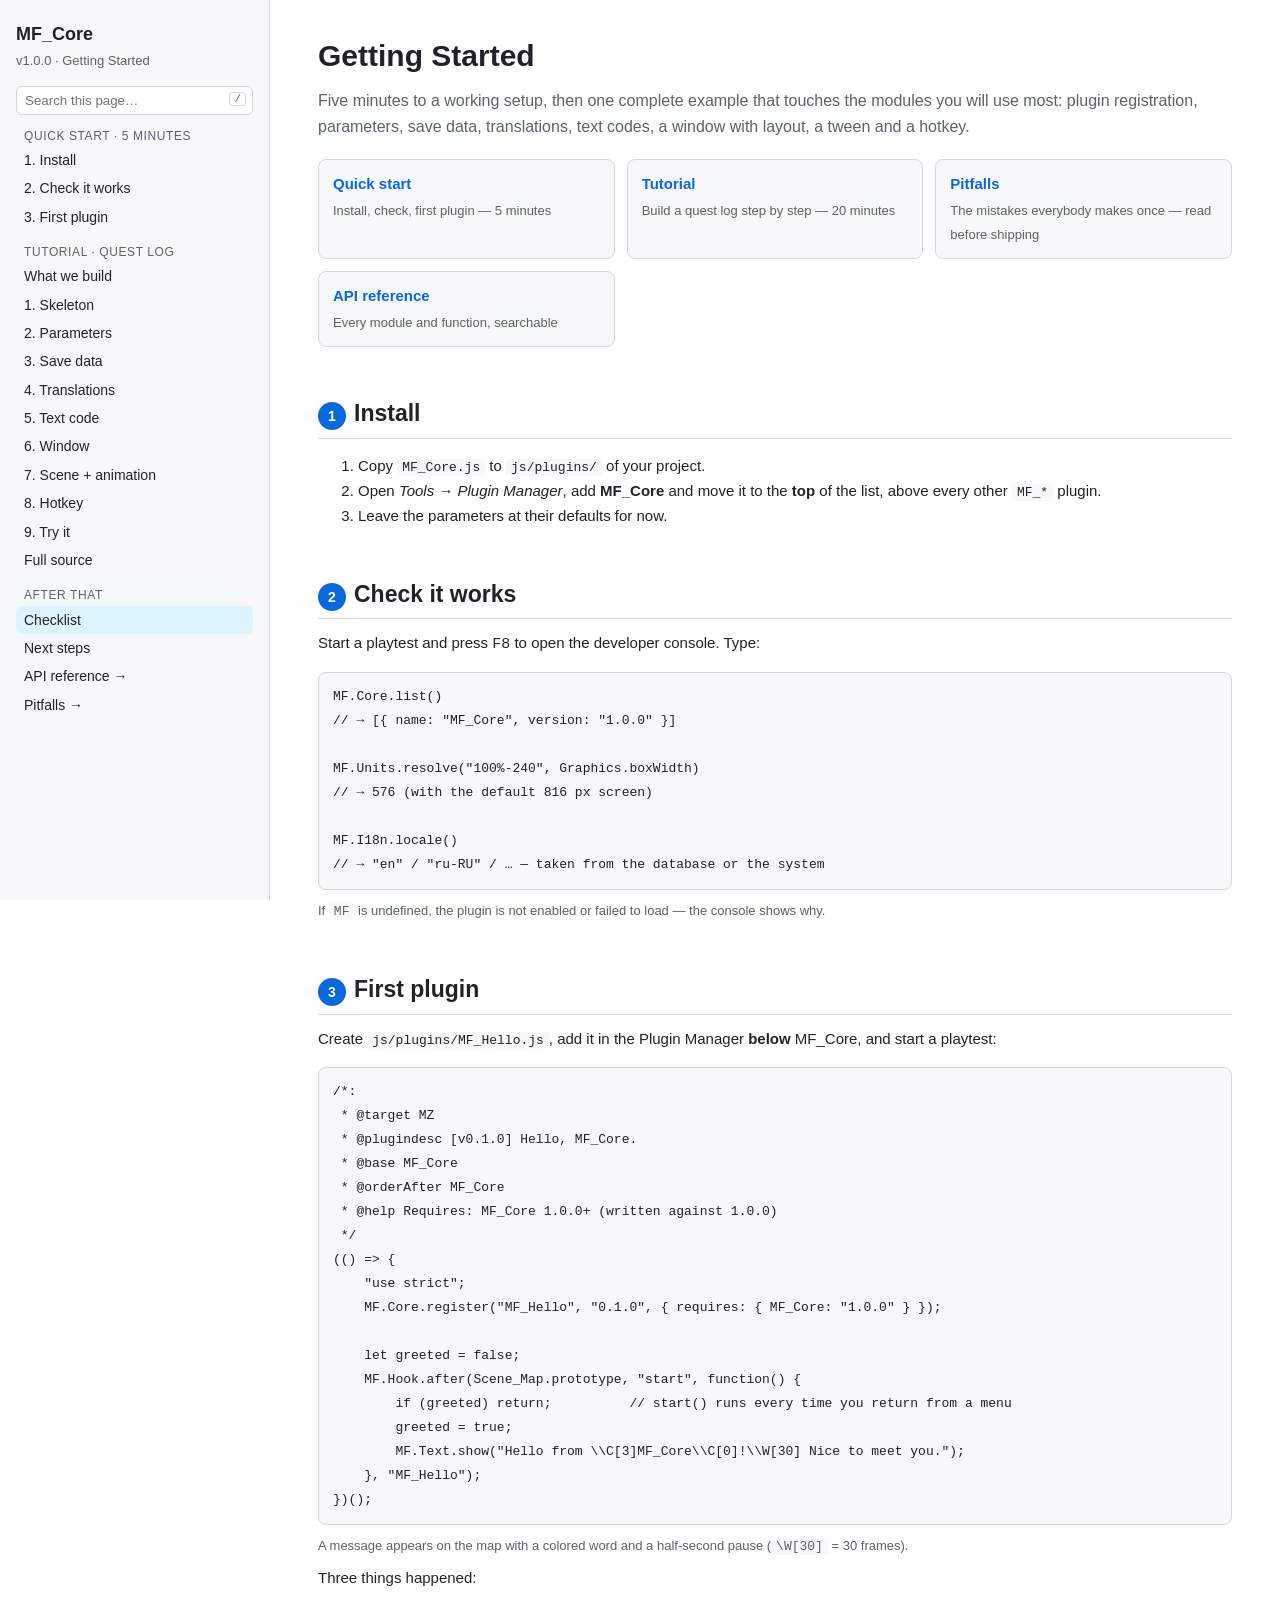
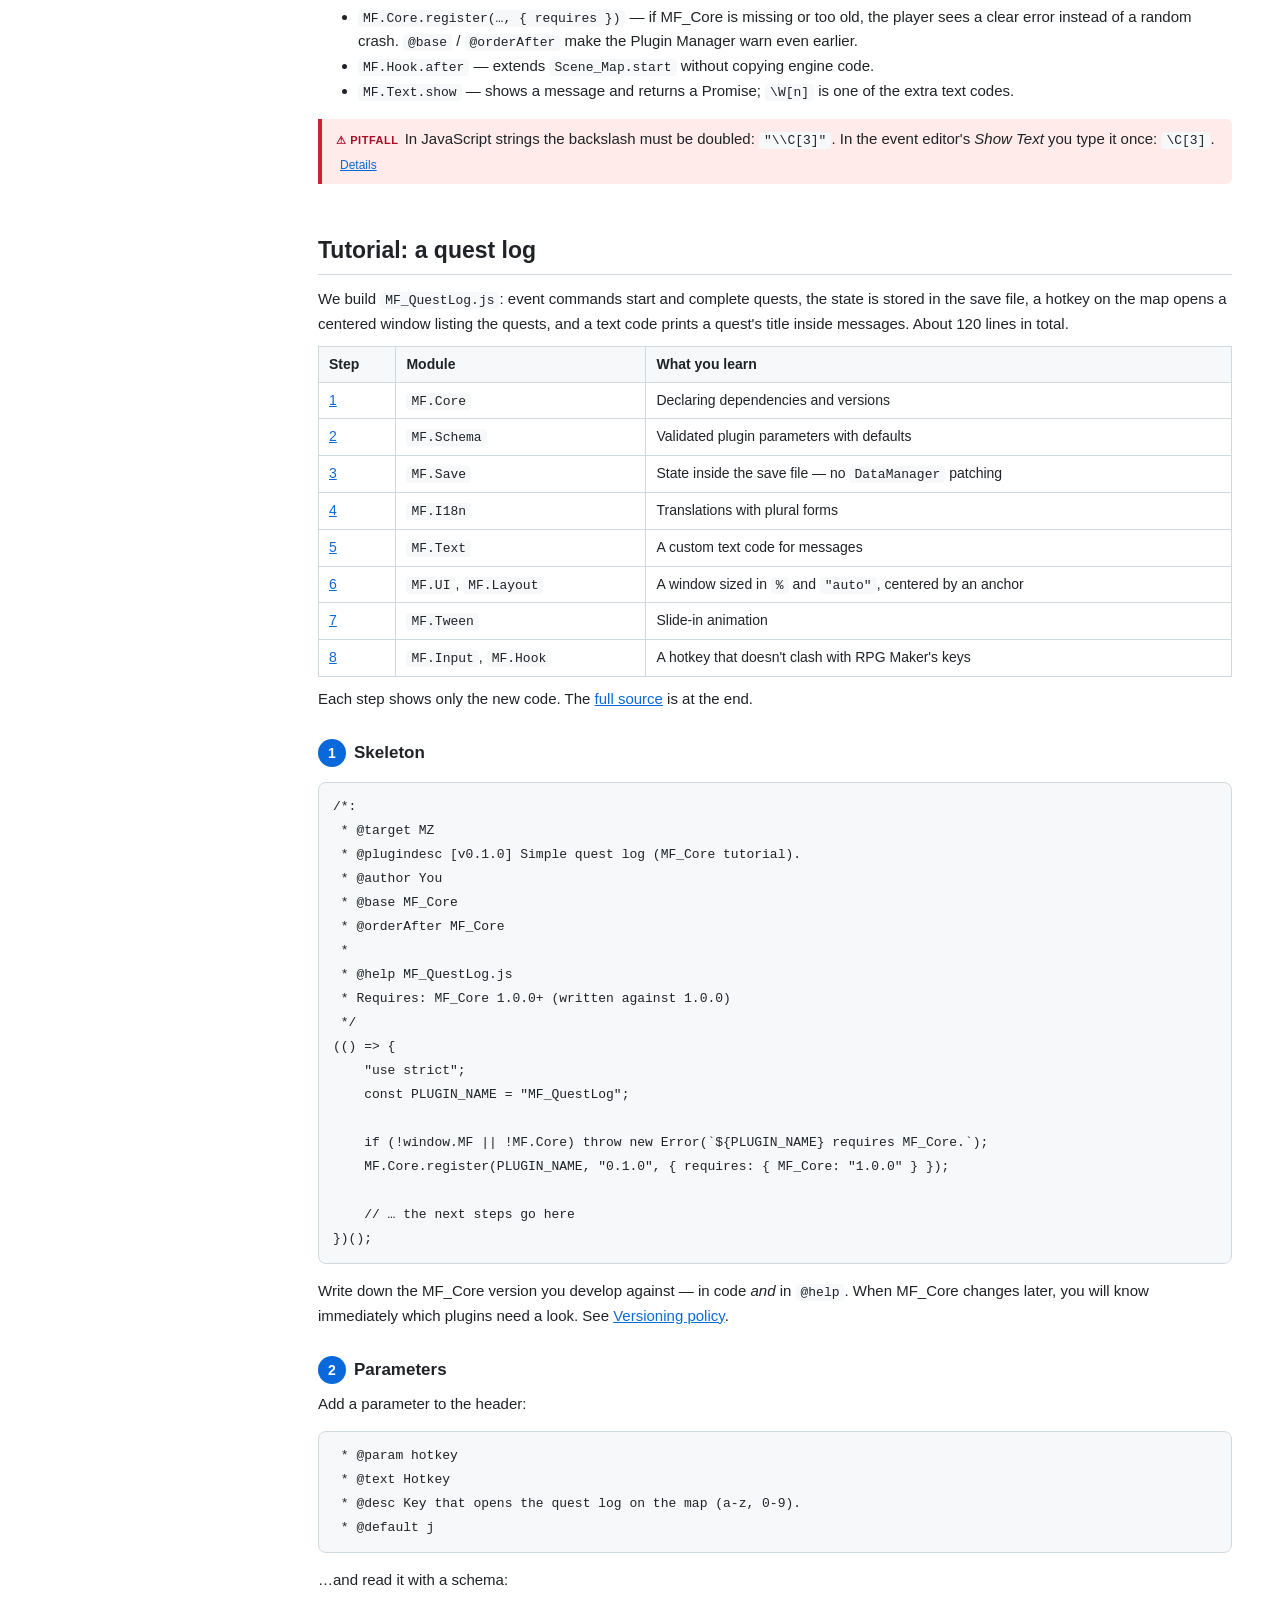
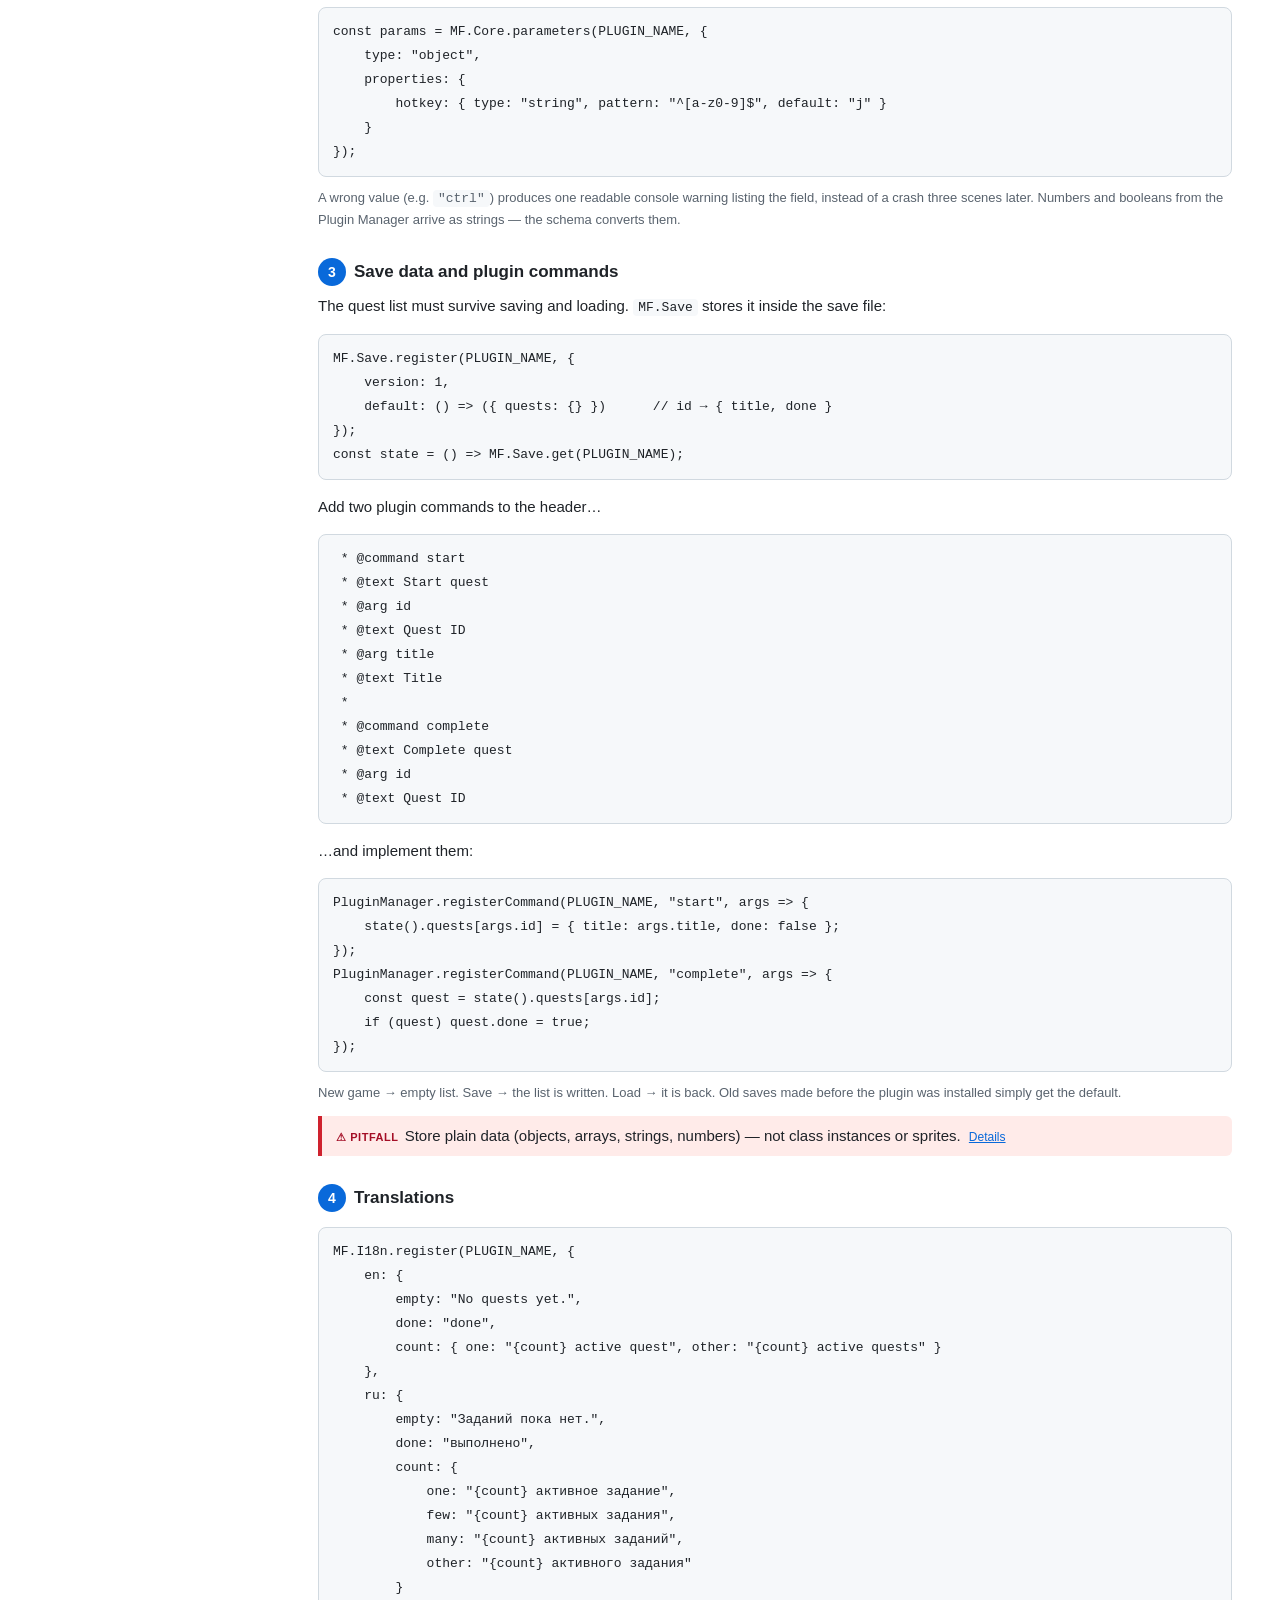
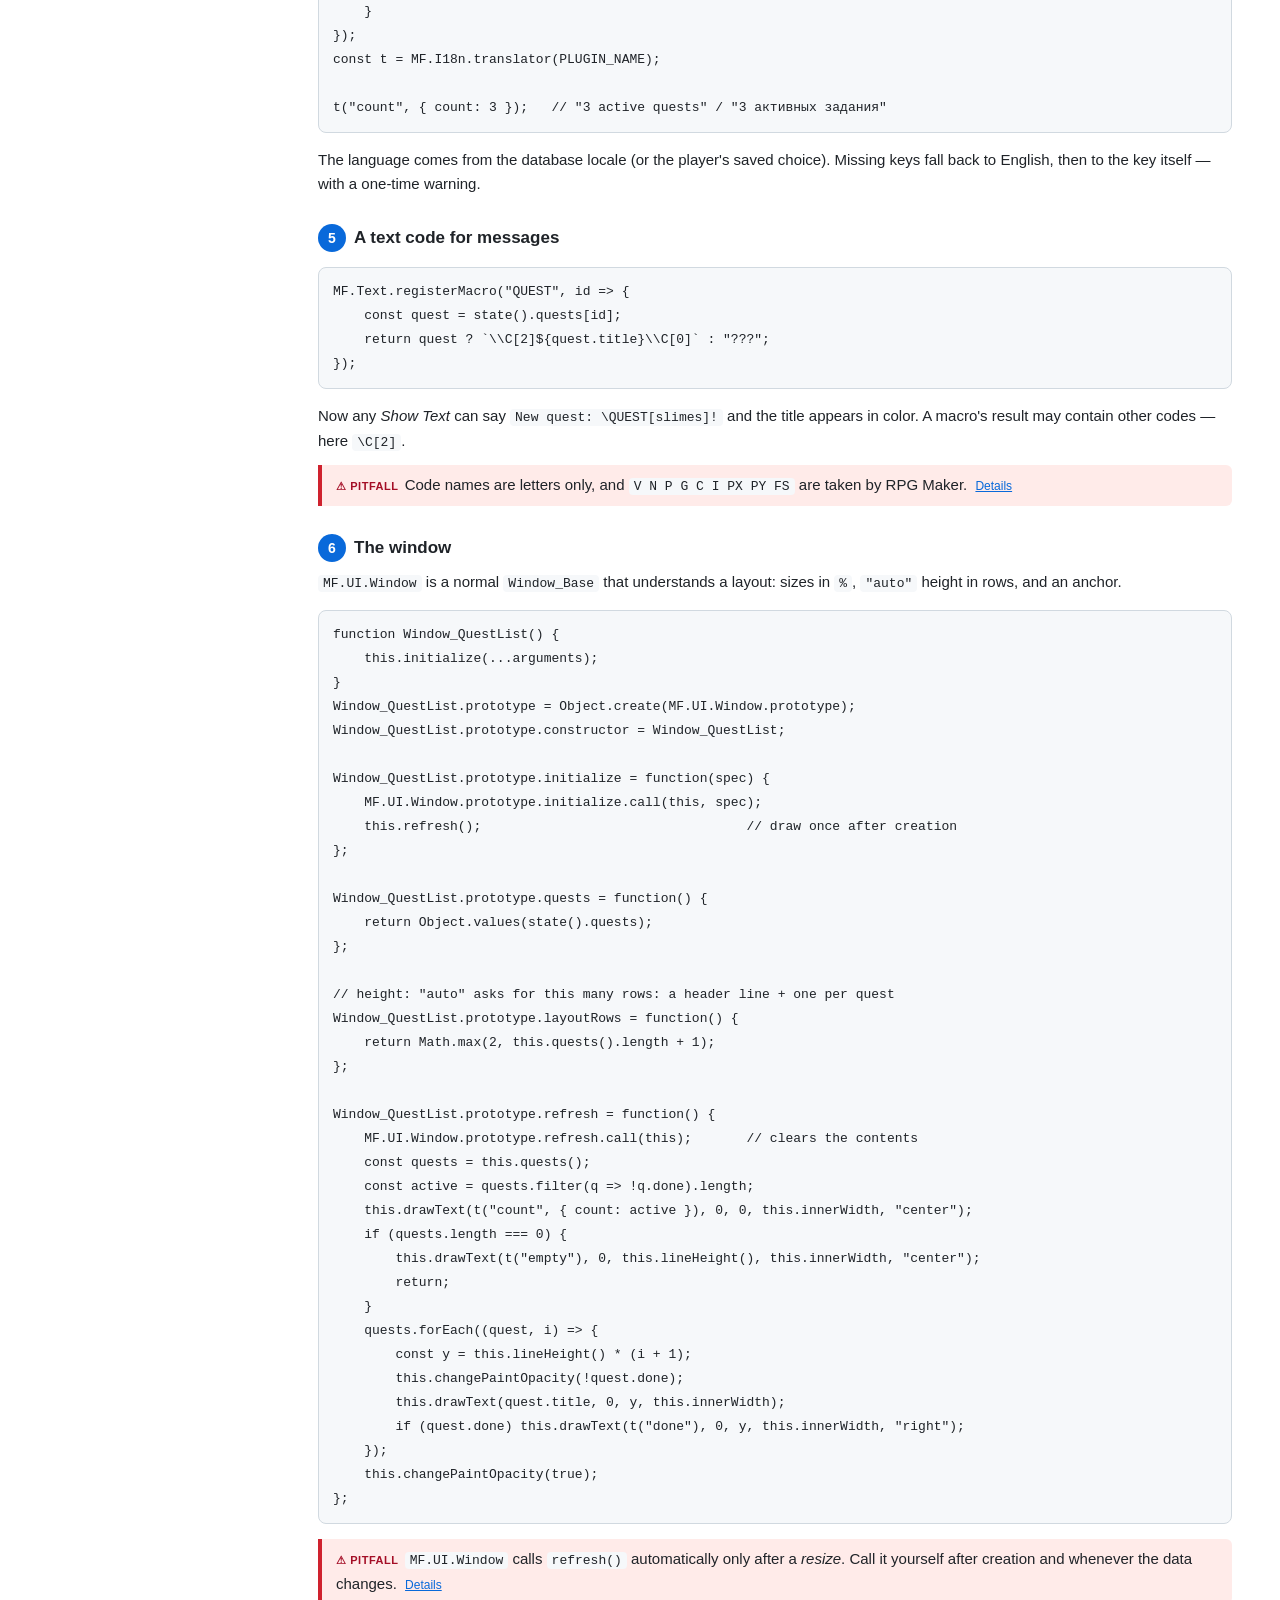
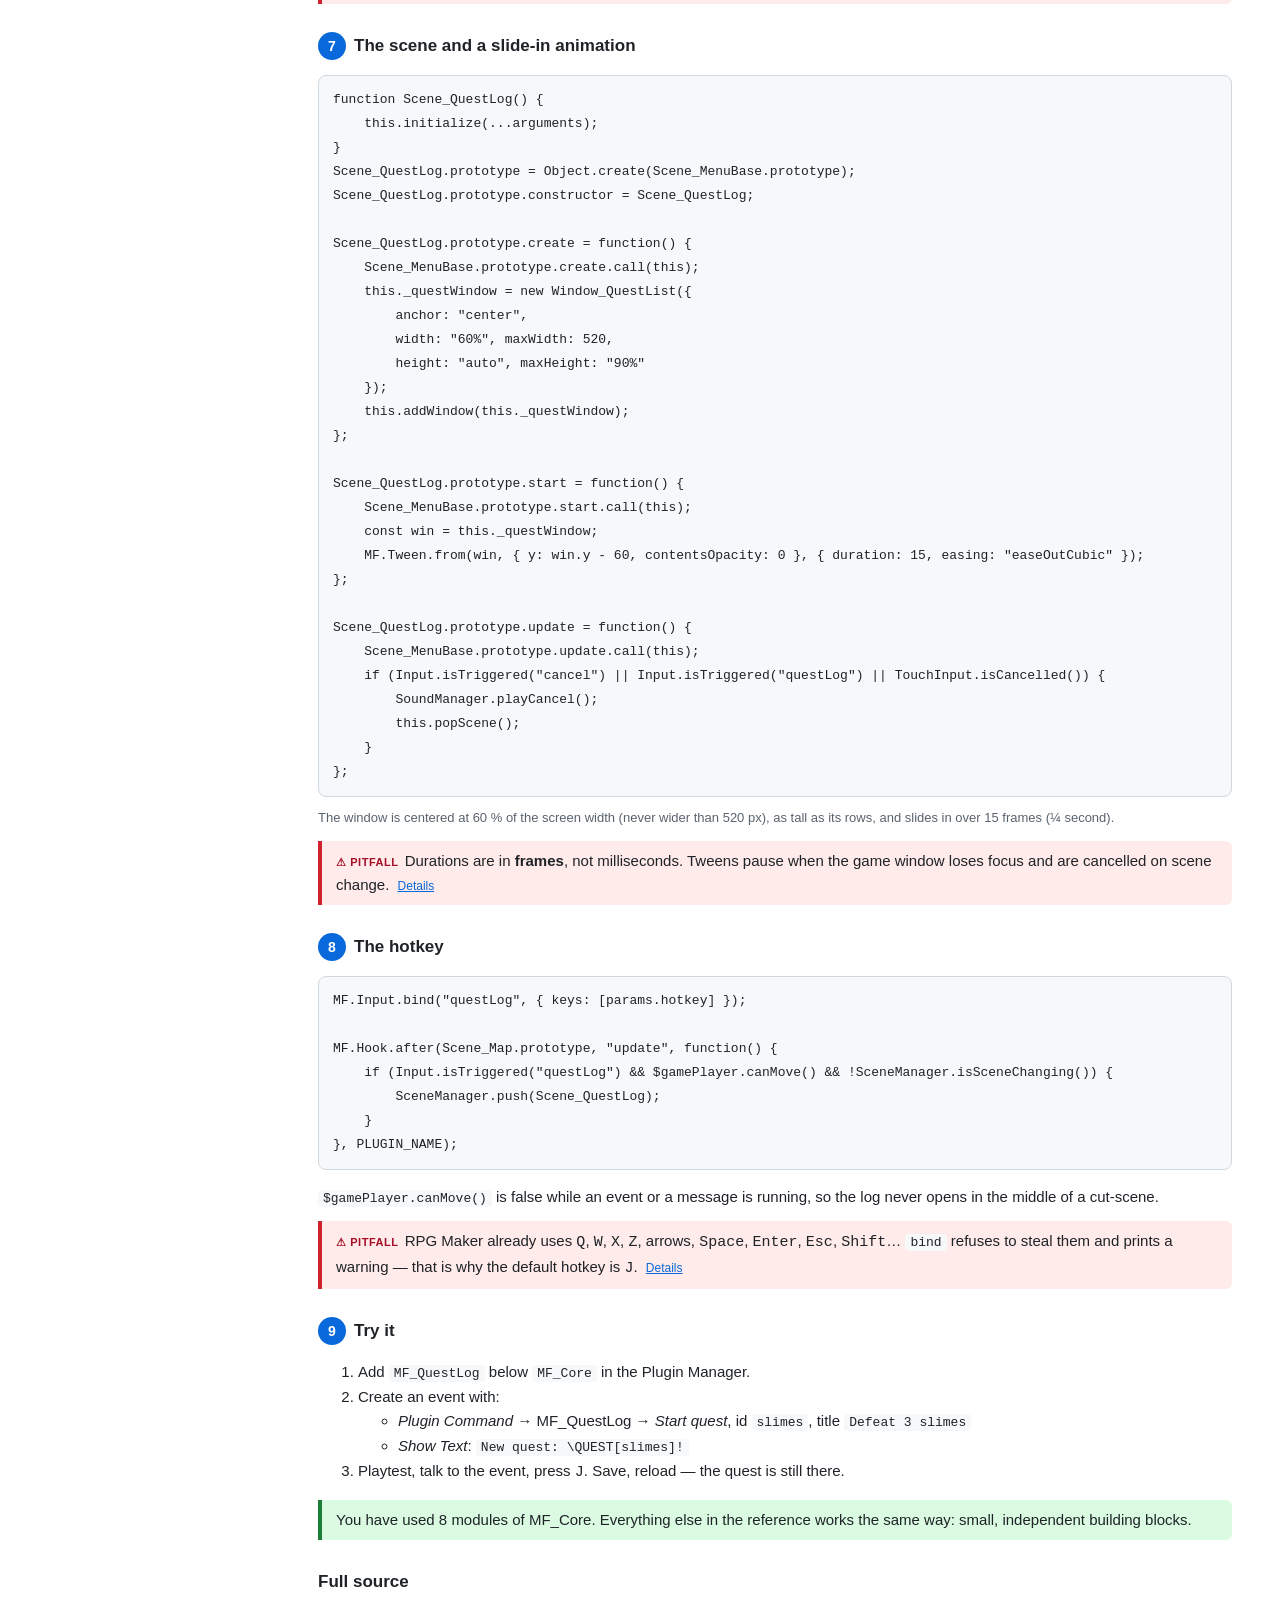
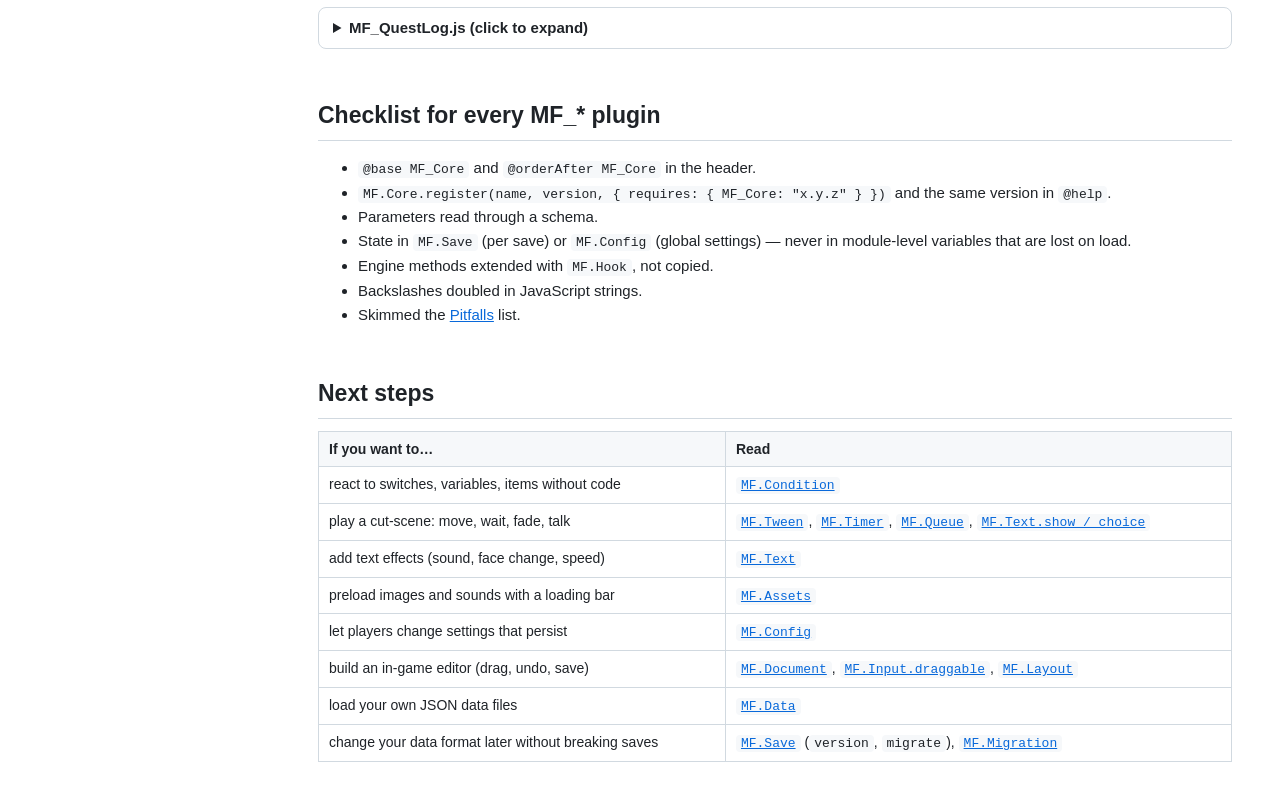
==== docs/getting-started.html @ 1083ebc9 "Initial commit: MF_Core plugin and docs" ====
<!DOCTYPE html>
<html lang="en">
<head>
<meta charset="utf-8">
<meta name="viewport" content="width=device-width, initial-scale=1">
<title>MF_Core — Getting Started</title>
<link rel="stylesheet" href="assets/docs.css">
</head>
<body>

<nav>
    <div class="title"><a href="index.html">MF_Core</a></div>
    <div class="version">v1.0.0 · Getting Started</div>
    <div class="search">
        <input id="filter" type="search" placeholder="Search this page…" aria-label="Search this page" autocomplete="off">
        <kbd>/</kbd>
    </div>
    <div id="results" role="listbox"></div>
    <ul id="toc">
        <li class="group">Quick start · 5 minutes</li>
        <li><a href="#install">1. Install</a></li>
        <li><a href="#check">2. Check it works</a></li>
        <li><a href="#hello">3. First plugin</a></li>
        <li class="group">Tutorial · Quest log</li>
        <li><a href="#tutorial">What we build</a></li>
        <li><a href="#t-skeleton">1. Skeleton</a></li>
        <li><a href="#t-params">2. Parameters</a></li>
        <li><a href="#t-save">3. Save data</a></li>
        <li><a href="#t-i18n">4. Translations</a></li>
        <li><a href="#t-text">5. Text code</a></li>
        <li><a href="#t-window">6. Window</a></li>
        <li><a href="#t-scene">7. Scene + animation</a></li>
        <li><a href="#t-input">8. Hotkey</a></li>
        <li><a href="#t-try">9. Try it</a></li>
        <li><a href="#t-full">Full source</a></li>
        <li class="group">After that</li>
        <li><a href="#checklist">Checklist</a></li>
        <li><a href="#next">Next steps</a></li>
        <li><a href="index.html">API reference →</a></li>
        <li><a href="index.html#pitfalls">Pitfalls →</a></li>
    </ul>
</nav>

<main>

<h1>Getting Started</h1>
<p class="lead">Five minutes to a working setup, then one complete example that touches the modules you will use most: plugin registration, parameters, save data, translations, text codes, a window with layout, a tween and a hotkey.</p>

<div class="cards">
    <a class="card" href="#install"><strong>Quick start</strong><span>Install, check, first plugin — 5 minutes</span></a>
    <a class="card" href="#tutorial"><strong>Tutorial</strong><span>Build a quest log step by step — 20 minutes</span></a>
    <a class="card" href="index.html#pitfalls"><strong>Pitfalls</strong><span>The mistakes everybody makes once — read before shipping</span></a>
    <a class="card" href="index.html"><strong>API reference</strong><span>Every module and function, searchable</span></a>
</div>

<!-- ================================================================== -->
<h2 id="install"><span class="step">1</span>Install</h2>
<ol>
    <li>Copy <code>MF_Core.js</code> to <code>js/plugins/</code> of your project.</li>
    <li>Open <em>Tools → Plugin Manager</em>, add <strong>MF_Core</strong> and move it to the <strong>top</strong> of the list, above every other <code>MF_*</code> plugin.</li>
    <li>Leave the parameters at their defaults for now.</li>
</ol>

<!-- ================================================================== -->
<h2 id="check"><span class="step">2</span>Check it works</h2>
<p>Start a playtest and press <kbd>F8</kbd> to open the developer console. Type:</p>
<pre><code>MF.Core.list()
// → [{ name: "MF_Core", version: "1.0.0" }]

MF.Units.resolve("100%-240", Graphics.boxWidth)
// → 576 (with the default 816 px screen)

MF.I18n.locale()
// → "en" / "ru-RU" / … — taken from the database or the system</code></pre>
<p class="result">If <code>MF</code> is undefined, the plugin is not enabled or failed to load — the console shows why.</p>

<!-- ================================================================== -->
<h2 id="hello"><span class="step">3</span>First plugin</h2>
<p>Create <code>js/plugins/MF_Hello.js</code>, add it in the Plugin Manager <strong>below</strong> MF_Core, and start a playtest:</p>
<pre><code>/*:
 * @target MZ
 * @plugindesc [v0.1.0] Hello, MF_Core.
 * @base MF_Core
 * @orderAfter MF_Core
 * @help Requires: MF_Core 1.0.0+ (written against 1.0.0)
 */
(() =&gt; {
    "use strict";
    MF.Core.register("MF_Hello", "0.1.0", { requires: { MF_Core: "1.0.0" } });

    let greeted = false;
    MF.Hook.after(Scene_Map.prototype, "start", function() {
        if (greeted) return;          // start() runs every time you return from a menu
        greeted = true;
        MF.Text.show("Hello from \\C[3]MF_Core\\C[0]!\\W[30] Nice to meet you.");
    }, "MF_Hello");
})();</code></pre>
<p class="result">A message appears on the map with a colored word and a half-second pause (<code>\W[30]</code> = 30 frames).</p>
<p>Three things happened:</p>
<ul>
    <li><code>MF.Core.register(…, { requires })</code> — if MF_Core is missing or too old, the player sees a clear error instead of a random crash. <code>@base</code> / <code>@orderAfter</code> make the Plugin Manager warn even earlier.</li>
    <li><code>MF.Hook.after</code> — extends <code>Scene_Map.start</code> without copying engine code.</li>
    <li><code>MF.Text.show</code> — shows a message and returns a Promise; <code>\W[n]</code> is one of the extra text codes.</li>
</ul>
<div class="pitfall"><span class="pitfall-label">Pitfall</span>In JavaScript strings the backslash must be doubled: <code>"\\C[3]"</code>. In the event editor's <em>Show Text</em> you type it once: <code>\C[3]</code>. <a class="more" href="index.html#pitfall-backslash">Details</a></div>

<!-- ================================================================== -->
<h2 id="tutorial">Tutorial: a quest log</h2>
<p>We build <code>MF_QuestLog.js</code>: event commands start and complete quests, the state is stored in the save file, a hotkey on the map opens a centered window listing the quests, and a text code prints a quest's title inside messages. About 120 lines in total.</p>
<table>
    <tr><th>Step</th><th>Module</th><th>What you learn</th></tr>
    <tr><td><a href="#t-skeleton">1</a></td><td><code>MF.Core</code></td><td>Declaring dependencies and versions</td></tr>
    <tr><td><a href="#t-params">2</a></td><td><code>MF.Schema</code></td><td>Validated plugin parameters with defaults</td></tr>
    <tr><td><a href="#t-save">3</a></td><td><code>MF.Save</code></td><td>State inside the save file — no <code>DataManager</code> patching</td></tr>
    <tr><td><a href="#t-i18n">4</a></td><td><code>MF.I18n</code></td><td>Translations with plural forms</td></tr>
    <tr><td><a href="#t-text">5</a></td><td><code>MF.Text</code></td><td>A custom text code for messages</td></tr>
    <tr><td><a href="#t-window">6</a></td><td><code>MF.UI</code>, <code>MF.Layout</code></td><td>A window sized in <code>%</code> and <code>"auto"</code>, centered by an anchor</td></tr>
    <tr><td><a href="#t-scene">7</a></td><td><code>MF.Tween</code></td><td>Slide-in animation</td></tr>
    <tr><td><a href="#t-input">8</a></td><td><code>MF.Input</code>, <code>MF.Hook</code></td><td>A hotkey that doesn't clash with RPG Maker's keys</td></tr>
</table>
<p>Each step shows only the new code. The <a href="#t-full">full source</a> is at the end.</p>

<!-- ================================================================== -->
<h3 id="t-skeleton"><span class="step">1</span>Skeleton</h3>
<pre><code>/*:
 * @target MZ
 * @plugindesc [v0.1.0] Simple quest log (MF_Core tutorial).
 * @author You
 * @base MF_Core
 * @orderAfter MF_Core
 *
 * @help MF_QuestLog.js
 * Requires: MF_Core 1.0.0+ (written against 1.0.0)
 */
(() =&gt; {
    "use strict";
    const PLUGIN_NAME = "MF_QuestLog";

    if (!window.MF || !MF.Core) throw new Error(`${PLUGIN_NAME} requires MF_Core.`);
    MF.Core.register(PLUGIN_NAME, "0.1.0", { requires: { MF_Core: "1.0.0" } });

    // … the next steps go here
})();</code></pre>
<p>Write down the MF_Core version you develop against — in code <em>and</em> in <code>@help</code>. When MF_Core changes later, you will know immediately which plugins need a look. See <a href="index.html#versioning">Versioning policy</a>.</p>

<!-- ================================================================== -->
<h3 id="t-params"><span class="step">2</span>Parameters</h3>
<p>Add a parameter to the header:</p>
<pre><code> * @param hotkey
 * @text Hotkey
 * @desc Key that opens the quest log on the map (a-z, 0-9).
 * @default j</code></pre>
<p>…and read it with a schema:</p>
<pre><code>const params = MF.Core.parameters(PLUGIN_NAME, {
    type: "object",
    properties: {
        hotkey: { type: "string", pattern: "^[a-z0-9]$", default: "j" }
    }
});</code></pre>
<p class="result">A wrong value (e.g. <code>"ctrl"</code>) produces one readable console warning listing the field, instead of a crash three scenes later. Numbers and booleans from the Plugin Manager arrive as strings — the schema converts them.</p>

<!-- ================================================================== -->
<h3 id="t-save"><span class="step">3</span>Save data and plugin commands</h3>
<p>The quest list must survive saving and loading. <code>MF.Save</code> stores it inside the save file:</p>
<pre><code>MF.Save.register(PLUGIN_NAME, {
    version: 1,
    default: () =&gt; ({ quests: {} })      // id → { title, done }
});
const state = () =&gt; MF.Save.get(PLUGIN_NAME);</code></pre>
<p>Add two plugin commands to the header…</p>
<pre><code> * @command start
 * @text Start quest
 * @arg id
 * @text Quest ID
 * @arg title
 * @text Title
 *
 * @command complete
 * @text Complete quest
 * @arg id
 * @text Quest ID</code></pre>
<p>…and implement them:</p>
<pre><code>PluginManager.registerCommand(PLUGIN_NAME, "start", args =&gt; {
    state().quests[args.id] = { title: args.title, done: false };
});
PluginManager.registerCommand(PLUGIN_NAME, "complete", args =&gt; {
    const quest = state().quests[args.id];
    if (quest) quest.done = true;
});</code></pre>
<p class="result">New game → empty list. Save → the list is written. Load → it is back. Old saves made before the plugin was installed simply get the default.</p>
<div class="pitfall"><span class="pitfall-label">Pitfall</span>Store plain data (objects, arrays, strings, numbers) — not class instances or sprites. <a class="more" href="index.html#pitfall-save-plain">Details</a></div>

<!-- ================================================================== -->
<h3 id="t-i18n"><span class="step">4</span>Translations</h3>
<pre><code>MF.I18n.register(PLUGIN_NAME, {
    en: {
        empty: "No quests yet.",
        done: "done",
        count: { one: "{count} active quest", other: "{count} active quests" }
    },
    ru: {
        empty: "Заданий пока нет.",
        done: "выполнено",
        count: {
            one: "{count} активное задание",
            few: "{count} активных задания",
            many: "{count} активных заданий",
            other: "{count} активного задания"
        }
    }
});
const t = MF.I18n.translator(PLUGIN_NAME);

t("count", { count: 3 });   // "3 active quests" / "3 активных задания"</code></pre>
<p>The language comes from the database locale (or the player's saved choice). Missing keys fall back to English, then to the key itself — with a one-time warning.</p>

<!-- ================================================================== -->
<h3 id="t-text"><span class="step">5</span>A text code for messages</h3>
<pre><code>MF.Text.registerMacro("QUEST", id =&gt; {
    const quest = state().quests[id];
    return quest ? `\\C[2]${quest.title}\\C[0]` : "???";
});</code></pre>
<p>Now any <em>Show Text</em> can say <code>New quest: \QUEST[slimes]!</code> and the title appears in color. A macro's result may contain other codes — here <code>\C[2]</code>.</p>
<div class="pitfall"><span class="pitfall-label">Pitfall</span>Code names are letters only, and <code>V N P G C I PX PY FS</code> are taken by RPG Maker. <a class="more" href="index.html#pitfall-code-names">Details</a></div>

<!-- ================================================================== -->
<h3 id="t-window"><span class="step">6</span>The window</h3>
<p><code>MF.UI.Window</code> is a normal <code>Window_Base</code> that understands a layout: sizes in <code>%</code>, <code>"auto"</code> height in rows, and an anchor.</p>
<pre><code>function Window_QuestList() {
    this.initialize(...arguments);
}
Window_QuestList.prototype = Object.create(MF.UI.Window.prototype);
Window_QuestList.prototype.constructor = Window_QuestList;

Window_QuestList.prototype.initialize = function(spec) {
    MF.UI.Window.prototype.initialize.call(this, spec);
    this.refresh();                                  // draw once after creation
};

Window_QuestList.prototype.quests = function() {
    return Object.values(state().quests);
};

// height: "auto" asks for this many rows: a header line + one per quest
Window_QuestList.prototype.layoutRows = function() {
    return Math.max(2, this.quests().length + 1);
};

Window_QuestList.prototype.refresh = function() {
    MF.UI.Window.prototype.refresh.call(this);       // clears the contents
    const quests = this.quests();
    const active = quests.filter(q =&gt; !q.done).length;
    this.drawText(t("count", { count: active }), 0, 0, this.innerWidth, "center");
    if (quests.length === 0) {
        this.drawText(t("empty"), 0, this.lineHeight(), this.innerWidth, "center");
        return;
    }
    quests.forEach((quest, i) =&gt; {
        const y = this.lineHeight() * (i + 1);
        this.changePaintOpacity(!quest.done);
        this.drawText(quest.title, 0, y, this.innerWidth);
        if (quest.done) this.drawText(t("done"), 0, y, this.innerWidth, "right");
    });
    this.changePaintOpacity(true);
};</code></pre>
<div class="pitfall"><span class="pitfall-label">Pitfall</span><code>MF.UI.Window</code> calls <code>refresh()</code> automatically only after a <em>resize</em>. Call it yourself after creation and whenever the data changes. <a class="more" href="index.html#pitfall-window-refresh">Details</a></div>

<!-- ================================================================== -->
<h3 id="t-scene"><span class="step">7</span>The scene and a slide-in animation</h3>
<pre><code>function Scene_QuestLog() {
    this.initialize(...arguments);
}
Scene_QuestLog.prototype = Object.create(Scene_MenuBase.prototype);
Scene_QuestLog.prototype.constructor = Scene_QuestLog;

Scene_QuestLog.prototype.create = function() {
    Scene_MenuBase.prototype.create.call(this);
    this._questWindow = new Window_QuestList({
        anchor: "center",
        width: "60%", maxWidth: 520,
        height: "auto", maxHeight: "90%"
    });
    this.addWindow(this._questWindow);
};

Scene_QuestLog.prototype.start = function() {
    Scene_MenuBase.prototype.start.call(this);
    const win = this._questWindow;
    MF.Tween.from(win, { y: win.y - 60, contentsOpacity: 0 }, { duration: 15, easing: "easeOutCubic" });
};

Scene_QuestLog.prototype.update = function() {
    Scene_MenuBase.prototype.update.call(this);
    if (Input.isTriggered("cancel") || Input.isTriggered("questLog") || TouchInput.isCancelled()) {
        SoundManager.playCancel();
        this.popScene();
    }
};</code></pre>
<p class="result">The window is centered at 60 % of the screen width (never wider than 520 px), as tall as its rows, and slides in over 15 frames (¼ second).</p>
<div class="pitfall"><span class="pitfall-label">Pitfall</span>Durations are in <strong>frames</strong>, not milliseconds. Tweens pause when the game window loses focus and are cancelled on scene change. <a class="more" href="index.html#pitfall-frames">Details</a></div>

<!-- ================================================================== -->
<h3 id="t-input"><span class="step">8</span>The hotkey</h3>
<pre><code>MF.Input.bind("questLog", { keys: [params.hotkey] });

MF.Hook.after(Scene_Map.prototype, "update", function() {
    if (Input.isTriggered("questLog") &amp;&amp; $gamePlayer.canMove() &amp;&amp; !SceneManager.isSceneChanging()) {
        SceneManager.push(Scene_QuestLog);
    }
}, PLUGIN_NAME);</code></pre>
<p><code>$gamePlayer.canMove()</code> is false while an event or a message is running, so the log never opens in the middle of a cut-scene.</p>
<div class="pitfall"><span class="pitfall-label">Pitfall</span>RPG Maker already uses <kbd>Q</kbd>, <kbd>W</kbd>, <kbd>X</kbd>, <kbd>Z</kbd>, arrows, <kbd>Space</kbd>, <kbd>Enter</kbd>, <kbd>Esc</kbd>, <kbd>Shift</kbd>… <code>bind</code> refuses to steal them and prints a warning — that is why the default hotkey is <kbd>J</kbd>. <a class="more" href="index.html#pitfall-keys">Details</a></div>

<!-- ================================================================== -->
<h3 id="t-try"><span class="step">9</span>Try it</h3>
<ol>
    <li>Add <code>MF_QuestLog</code> below <code>MF_Core</code> in the Plugin Manager.</li>
    <li>Create an event with:
        <ul>
            <li><em>Plugin Command</em> → MF_QuestLog → <em>Start quest</em>, id <code>slimes</code>, title <code>Defeat 3 slimes</code></li>
            <li><em>Show Text</em>: <code>New quest: \QUEST[slimes]!</code></li>
        </ul>
    </li>
    <li>Playtest, talk to the event, press <kbd>J</kbd>. Save, reload — the quest is still there.</li>
</ol>
<div class="ok">You have used 8 modules of MF_Core. Everything else in the reference works the same way: small, independent building blocks.</div>

<!-- ================================================================== -->
<h3 id="t-full">Full source</h3>
<details>
<summary>MF_QuestLog.js (click to expand)</summary>
<pre><code>/*:
 * @target MZ
 * @plugindesc [v0.1.0] Simple quest log (MF_Core tutorial).
 * @author You
 * @base MF_Core
 * @orderAfter MF_Core
 *
 * @param hotkey
 * @text Hotkey
 * @desc Key that opens the quest log on the map (a-z, 0-9).
 * @default j
 *
 * @command start
 * @text Start quest
 * @arg id
 * @text Quest ID
 * @arg title
 * @text Title
 *
 * @command complete
 * @text Complete quest
 * @arg id
 * @text Quest ID
 *
 * @help MF_QuestLog.js
 * Requires: MF_Core 1.0.0+ (written against 1.0.0)
 *
 * Text code: \QUEST[id] — title of a quest.
 */
(() =&gt; {
    "use strict";
    const PLUGIN_NAME = "MF_QuestLog";

    if (!window.MF || !MF.Core) throw new Error(`${PLUGIN_NAME} requires MF_Core.`);
    MF.Core.register(PLUGIN_NAME, "0.1.0", { requires: { MF_Core: "1.0.0" } });

    //--- Parameters -----------------------------------------------------------
    const params = MF.Core.parameters(PLUGIN_NAME, {
        type: "object",
        properties: {
            hotkey: { type: "string", pattern: "^[a-z0-9]$", default: "j" }
        }
    });

    //--- Save data and commands -------------------------------------------------
    MF.Save.register(PLUGIN_NAME, {
        version: 1,
        default: () =&gt; ({ quests: {} })
    });
    const state = () =&gt; MF.Save.get(PLUGIN_NAME);

    PluginManager.registerCommand(PLUGIN_NAME, "start", args =&gt; {
        state().quests[args.id] = { title: args.title, done: false };
    });
    PluginManager.registerCommand(PLUGIN_NAME, "complete", args =&gt; {
        const quest = state().quests[args.id];
        if (quest) quest.done = true;
    });

    //--- Translations -------------------------------------------------------------
    MF.I18n.register(PLUGIN_NAME, {
        en: {
            empty: "No quests yet.",
            done: "done",
            count: { one: "{count} active quest", other: "{count} active quests" }
        },
        ru: {
            empty: "Заданий пока нет.",
            done: "выполнено",
            count: {
                one: "{count} активное задание",
                few: "{count} активных задания",
                many: "{count} активных заданий",
                other: "{count} активного задания"
            }
        }
    });
    const t = MF.I18n.translator(PLUGIN_NAME);

    //--- Text code ------------------------------------------------------------------
    MF.Text.registerMacro("QUEST", id =&gt; {
        const quest = state().quests[id];
        return quest ? `\\C[2]${quest.title}\\C[0]` : "???";
    });

    //--- Window -----------------------------------------------------------------------
    function Window_QuestList() {
        this.initialize(...arguments);
    }
    Window_QuestList.prototype = Object.create(MF.UI.Window.prototype);
    Window_QuestList.prototype.constructor = Window_QuestList;

    Window_QuestList.prototype.initialize = function(spec) {
        MF.UI.Window.prototype.initialize.call(this, spec);
        this.refresh();
    };
    Window_QuestList.prototype.quests = function() {
        return Object.values(state().quests);
    };
    Window_QuestList.prototype.layoutRows = function() {
        return Math.max(2, this.quests().length + 1);
    };
    Window_QuestList.prototype.refresh = function() {
        MF.UI.Window.prototype.refresh.call(this);
        const quests = this.quests();
        const active = quests.filter(q =&gt; !q.done).length;
        this.drawText(t("count", { count: active }), 0, 0, this.innerWidth, "center");
        if (quests.length === 0) {
            this.drawText(t("empty"), 0, this.lineHeight(), this.innerWidth, "center");
            return;
        }
        quests.forEach((quest, i) =&gt; {
            const y = this.lineHeight() * (i + 1);
            this.changePaintOpacity(!quest.done);
            this.drawText(quest.title, 0, y, this.innerWidth);
            if (quest.done) this.drawText(t("done"), 0, y, this.innerWidth, "right");
        });
        this.changePaintOpacity(true);
    };

    //--- Scene ------------------------------------------------------------------------
    function Scene_QuestLog() {
        this.initialize(...arguments);
    }
    Scene_QuestLog.prototype = Object.create(Scene_MenuBase.prototype);
    Scene_QuestLog.prototype.constructor = Scene_QuestLog;

    Scene_QuestLog.prototype.create = function() {
        Scene_MenuBase.prototype.create.call(this);
        this._questWindow = new Window_QuestList({
            anchor: "center",
            width: "60%", maxWidth: 520,
            height: "auto", maxHeight: "90%"
        });
        this.addWindow(this._questWindow);
    };
    Scene_QuestLog.prototype.start = function() {
        Scene_MenuBase.prototype.start.call(this);
        const win = this._questWindow;
        MF.Tween.from(win, { y: win.y - 60, contentsOpacity: 0 }, { duration: 15, easing: "easeOutCubic" });
    };
    Scene_QuestLog.prototype.update = function() {
        Scene_MenuBase.prototype.update.call(this);
        if (Input.isTriggered("cancel") || Input.isTriggered("questLog") || TouchInput.isCancelled()) {
            SoundManager.playCancel();
            this.popScene();
        }
    };

    //--- Hotkey ---------------------------------------------------------------------
    MF.Input.bind("questLog", { keys: [params.hotkey] });

    MF.Hook.after(Scene_Map.prototype, "update", function() {
        if (Input.isTriggered("questLog") &amp;&amp; $gamePlayer.canMove() &amp;&amp; !SceneManager.isSceneChanging()) {
            SceneManager.push(Scene_QuestLog);
        }
    }, PLUGIN_NAME);
})();</code></pre>
</details>

<!-- ================================================================== -->
<h2 id="checklist">Checklist for every MF_* plugin</h2>
<ul>
    <li><code>@base MF_Core</code> and <code>@orderAfter MF_Core</code> in the header.</li>
    <li><code>MF.Core.register(name, version, { requires: { MF_Core: "x.y.z" } })</code> and the same version in <code>@help</code>.</li>
    <li>Parameters read through a schema.</li>
    <li>State in <code>MF.Save</code> (per save) or <code>MF.Config</code> (global settings) — never in module-level variables that are lost on load.</li>
    <li>Engine methods extended with <code>MF.Hook</code>, not copied.</li>
    <li>Backslashes doubled in JavaScript strings.</li>
    <li>Skimmed the <a href="index.html#pitfalls">Pitfalls</a> list.</li>
</ul>

<!-- ================================================================== -->
<h2 id="next">Next steps</h2>
<table>
    <tr><th>If you want to…</th><th>Read</th></tr>
    <tr><td>react to switches, variables, items without code</td><td><a href="index.html#condition"><code>MF.Condition</code></a></td></tr>
    <tr><td>play a cut-scene: move, wait, fade, talk</td><td><a href="index.html#tween"><code>MF.Tween</code></a>, <a href="index.html#timer"><code>MF.Timer</code></a>, <a href="index.html#queue"><code>MF.Queue</code></a>, <a href="index.html#text"><code>MF.Text.show / choice</code></a></td></tr>
    <tr><td>add text effects (sound, face change, speed)</td><td><a href="index.html#text"><code>MF.Text</code></a></td></tr>
    <tr><td>preload images and sounds with a loading bar</td><td><a href="index.html#assets"><code>MF.Assets</code></a></td></tr>
    <tr><td>let players change settings that persist</td><td><a href="index.html#config"><code>MF.Config</code></a></td></tr>
    <tr><td>build an in-game editor (drag, undo, save)</td><td><a href="index.html#document"><code>MF.Document</code></a>, <a href="index.html#input-drag"><code>MF.Input.draggable</code></a>, <a href="index.html#layout"><code>MF.Layout</code></a></td></tr>
    <tr><td>load your own JSON data files</td><td><a href="index.html#data"><code>MF.Data</code></a></td></tr>
    <tr><td>change your data format later without breaking saves</td><td><a href="index.html#save"><code>MF.Save</code></a> (<code>version</code>, <code>migrate</code>), <a href="index.html#migration"><code>MF.Migration</code></a></td></tr>
</table>

</main>

<script src="assets/docs.js"></script>
</body>
</html>
---- docs/assets/docs.css ----
/* MF_Core documentation — shared styles */
:root {
    --bg: #ffffff; --fg: #1f2328; --muted: #59636e; --border: #d1d9e0;
    --side: #f6f8fa; --code-bg: #f6f8fa; --accent: #0969da; --accent-bg: #ddf4ff;
    --warn-bg: #fff8c5; --warn-border: #d4a72c; --tag: #8250df;
    --pit-bg: #ffebe9; --pit-border: #cf222e; --pit-fg: #a40e26;
    --ok-bg: #dafbe1; --ok-border: #1a7f37;
    --mark: #fff3a3;
}
@media (prefers-color-scheme: dark) {
    :root {
        --bg: #0d1117; --fg: #e6edf3; --muted: #9198a1; --border: #30363d;
        --side: #151b23; --code-bg: #151b23; --accent: #4493f8; --accent-bg: #0f2847;
        --warn-bg: #2e2a12; --warn-border: #9e6a03; --tag: #ab7df8;
        --pit-bg: #3c1618; --pit-border: #f85149; --pit-fg: #ff7b72;
        --ok-bg: #12261e; --ok-border: #3fb950;
        --mark: #5c4b00;
    }
}
* { box-sizing: border-box; }
html { scroll-behavior: smooth; scroll-padding-top: 16px; }
body { margin: 0; font: 15px/1.6 -apple-system, "Segoe UI", Roboto, Helvetica, Arial, sans-serif; color: var(--fg); background: var(--bg); }

/* Sidebar */
nav { position: fixed; top: 0; left: 0; bottom: 0; width: 270px; overflow-y: auto; background: var(--side); border-right: 1px solid var(--border); padding: 20px 16px; }
nav .title { font-weight: 700; font-size: 18px; margin-bottom: 2px; }
nav .title a { color: var(--fg); text-decoration: none; }
nav .version { color: var(--muted); font-size: 13px; margin-bottom: 14px; }
nav .search { position: relative; margin-bottom: 12px; }
nav .search input { width: 100%; padding: 6px 30px 6px 8px; border: 1px solid var(--border); border-radius: 6px; background: var(--bg); color: var(--fg); }
nav .search kbd { position: absolute; right: 7px; top: 6px; font: 11px ui-monospace, Consolas, monospace; color: var(--muted); border: 1px solid var(--border); border-radius: 4px; padding: 0 4px; }
nav ul { list-style: none; margin: 0; padding: 0; }
nav li a { display: block; padding: 3px 8px; border-radius: 6px; color: var(--fg); text-decoration: none; font-size: 14px; }
nav li a:hover, nav li a.active { background: var(--accent-bg); }
nav li.group { margin-top: 12px; font-size: 12px; text-transform: uppercase; letter-spacing: .05em; color: var(--muted); padding: 0 8px; }
nav li.sub a { padding-left: 20px; font-size: 13px; color: var(--muted); }

/* Search results */
#results { display: none; margin: -4px 0 12px; border: 1px solid var(--border); border-radius: 6px; background: var(--bg); max-height: 60vh; overflow-y: auto; }
#results.open { display: block; }
#results a { display: block; padding: 5px 8px; color: var(--fg); text-decoration: none; font-size: 13px; border-bottom: 1px solid var(--border); }
#results a:last-child { border-bottom: none; }
#results a.sel, #results a:hover { background: var(--accent-bg); }
#results .r-title { font-family: ui-monospace, Consolas, monospace; }
#results .r-kind { float: right; font-size: 10px; text-transform: uppercase; color: var(--muted); margin-left: 6px; }
#results .r-path { display: block; font-size: 11px; color: var(--muted); }
#results .r-empty { padding: 6px 8px; font-size: 13px; color: var(--muted); }
#results mark { background: var(--mark); color: inherit; padding: 0; }

/* Content */
main { margin-left: 270px; padding: 32px 48px 80px; max-width: 1070px; }
h1 { font-size: 30px; margin: 0 0 6px; }
h2 { font-size: 23px; margin: 48px 0 12px; padding-bottom: 6px; border-bottom: 1px solid var(--border); }
h3 { font-size: 17px; margin: 28px 0 8px; }
h4 { font-size: 15px; margin: 20px 0 6px; }
h2, h3, h4, .sig { position: relative; }
.anchor { position: absolute; left: -20px; padding-right: 6px; color: var(--muted); text-decoration: none; opacity: 0; font-weight: 400; }
h2:hover .anchor, h3:hover .anchor, h4:hover .anchor, .sig:hover .anchor, .anchor:focus { opacity: 1; }
.sig .anchor { left: -18px; top: 6px; }
:target, .flash { animation: flash 1.6s ease-out; }
@keyframes flash { from { background: var(--mark); } to { background: transparent; } }
p { margin: 8px 0; }
a { color: var(--accent); }
code { font-family: ui-monospace, SFMono-Regular, Consolas, monospace; font-size: 13px; background: var(--code-bg); padding: 1px 5px; border-radius: 4px; }
pre { background: var(--code-bg); border: 1px solid var(--border); border-radius: 8px; padding: 12px 14px; overflow-x: auto; }
pre code { background: none; padding: 0; font-size: 13px; line-height: 1.5; }
table { border-collapse: collapse; width: 100%; margin: 10px 0; font-size: 14px; }
th, td { border: 1px solid var(--border); padding: 6px 10px; text-align: left; vertical-align: top; }
th { background: var(--side); }
td code { white-space: nowrap; }
.lead { color: var(--muted); font-size: 16px; margin-bottom: 20px; }
.note, .warn, .ok { border-left: 4px solid var(--accent); background: var(--accent-bg); padding: 8px 14px; border-radius: 0 6px 6px 0; margin: 12px 0; }
.warn { border-color: var(--warn-border); background: var(--warn-bg); }
.ok { border-color: var(--ok-border); background: var(--ok-bg); }
.sig { font-family: ui-monospace, Consolas, monospace; font-size: 14px; background: var(--code-bg); border: 1px solid var(--border); border-radius: 6px; padding: 6px 10px; margin: 16px 0 6px; }
.sig .ret { color: var(--muted); }
.tag { display: inline-block; font-size: 11px; font-weight: 600; color: var(--tag); border: 1px solid var(--tag); border-radius: 10px; padding: 0 7px; margin-left: 6px; vertical-align: middle; }
.hidden { display: none !important; }
details { border: 1px solid var(--border); border-radius: 8px; padding: 8px 14px; margin: 12px 0; }
details summary { cursor: pointer; font-weight: 600; }

/* Pitfalls */
.pitfall { border-left: 4px solid var(--pit-border); background: var(--pit-bg); padding: 8px 14px; border-radius: 0 6px 6px 0; margin: 12px 0; }
.pitfall-label { display: inline-block; font-size: 11px; font-weight: 700; text-transform: uppercase; letter-spacing: .05em; color: var(--pit-fg); margin-right: 6px; }
.pitfall-label::before { content: "\26A0\FE0E  "; }
.pitfall .more { font-size: 12px; white-space: nowrap; margin-left: 4px; }
.pitfalls-list { list-style: none; padding: 0; margin: 0; }
.pitfalls-list > li { border: 1px solid var(--border); border-left: 4px solid var(--pit-border); border-radius: 0 6px 6px 0; padding: 8px 14px; margin: 8px 0; }
.pitfalls-list > li > strong:first-child { display: block; }
.pitfalls-list .see { font-size: 12px; color: var(--muted); }

/* Start-here cards */
.cards { display: grid; grid-template-columns: repeat(auto-fit, minmax(220px, 1fr)); gap: 12px; margin: 16px 0 8px; }
.card { display: block; border: 1px solid var(--border); border-radius: 8px; padding: 12px 14px; text-decoration: none; color: var(--fg); background: var(--side); }
.card:hover { border-color: var(--accent); }
.card strong { display: block; color: var(--accent); margin-bottom: 2px; }
.card span { font-size: 13px; color: var(--muted); }

/* Steps (getting started) */
.step { display: inline-block; min-width: 28px; height: 28px; line-height: 28px; text-align: center; border-radius: 14px; background: var(--accent); color: #fff; font-size: 14px; margin-right: 8px; }
.result { font-size: 13px; color: var(--muted); margin-top: -4px; }

@media (max-width: 860px) {
    nav { position: static; width: auto; border-right: none; border-bottom: 1px solid var(--border); }
    main { margin-left: 0; padding: 20px; }
    .anchor { display: none; }
}
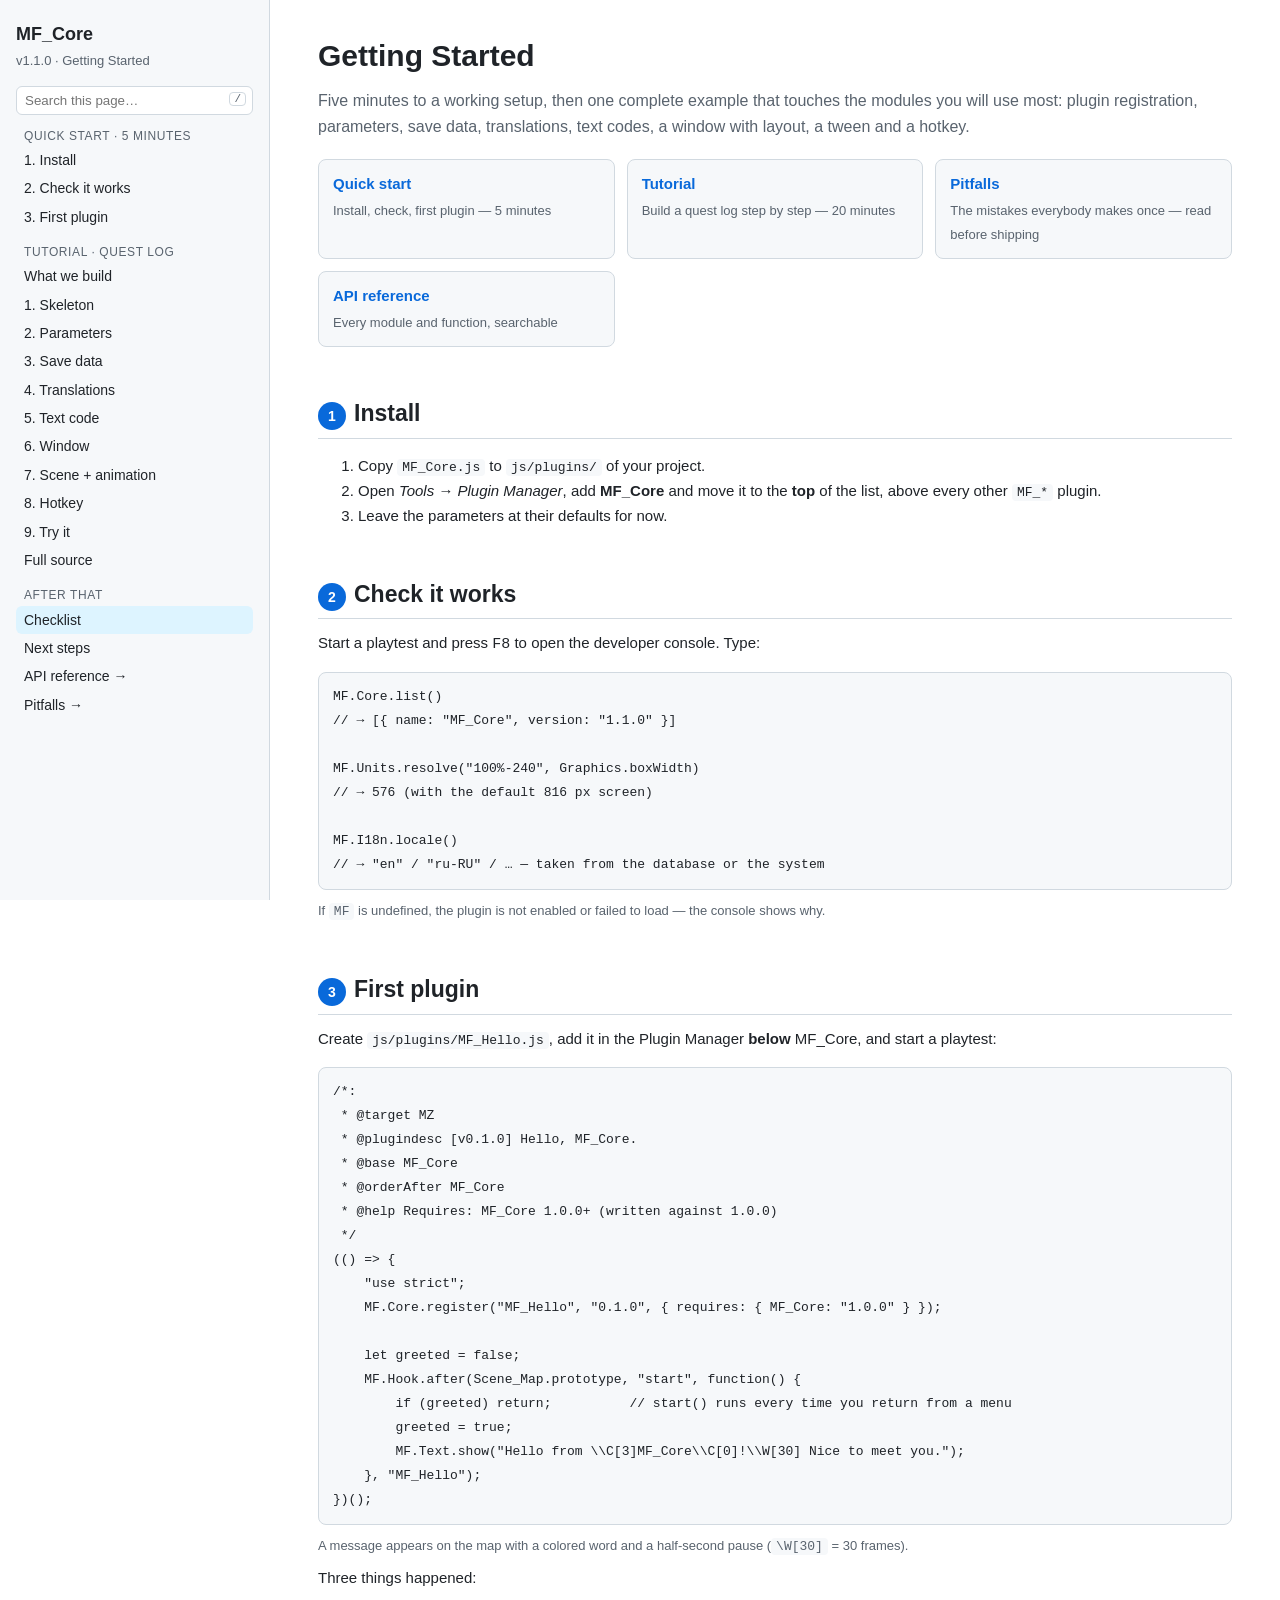
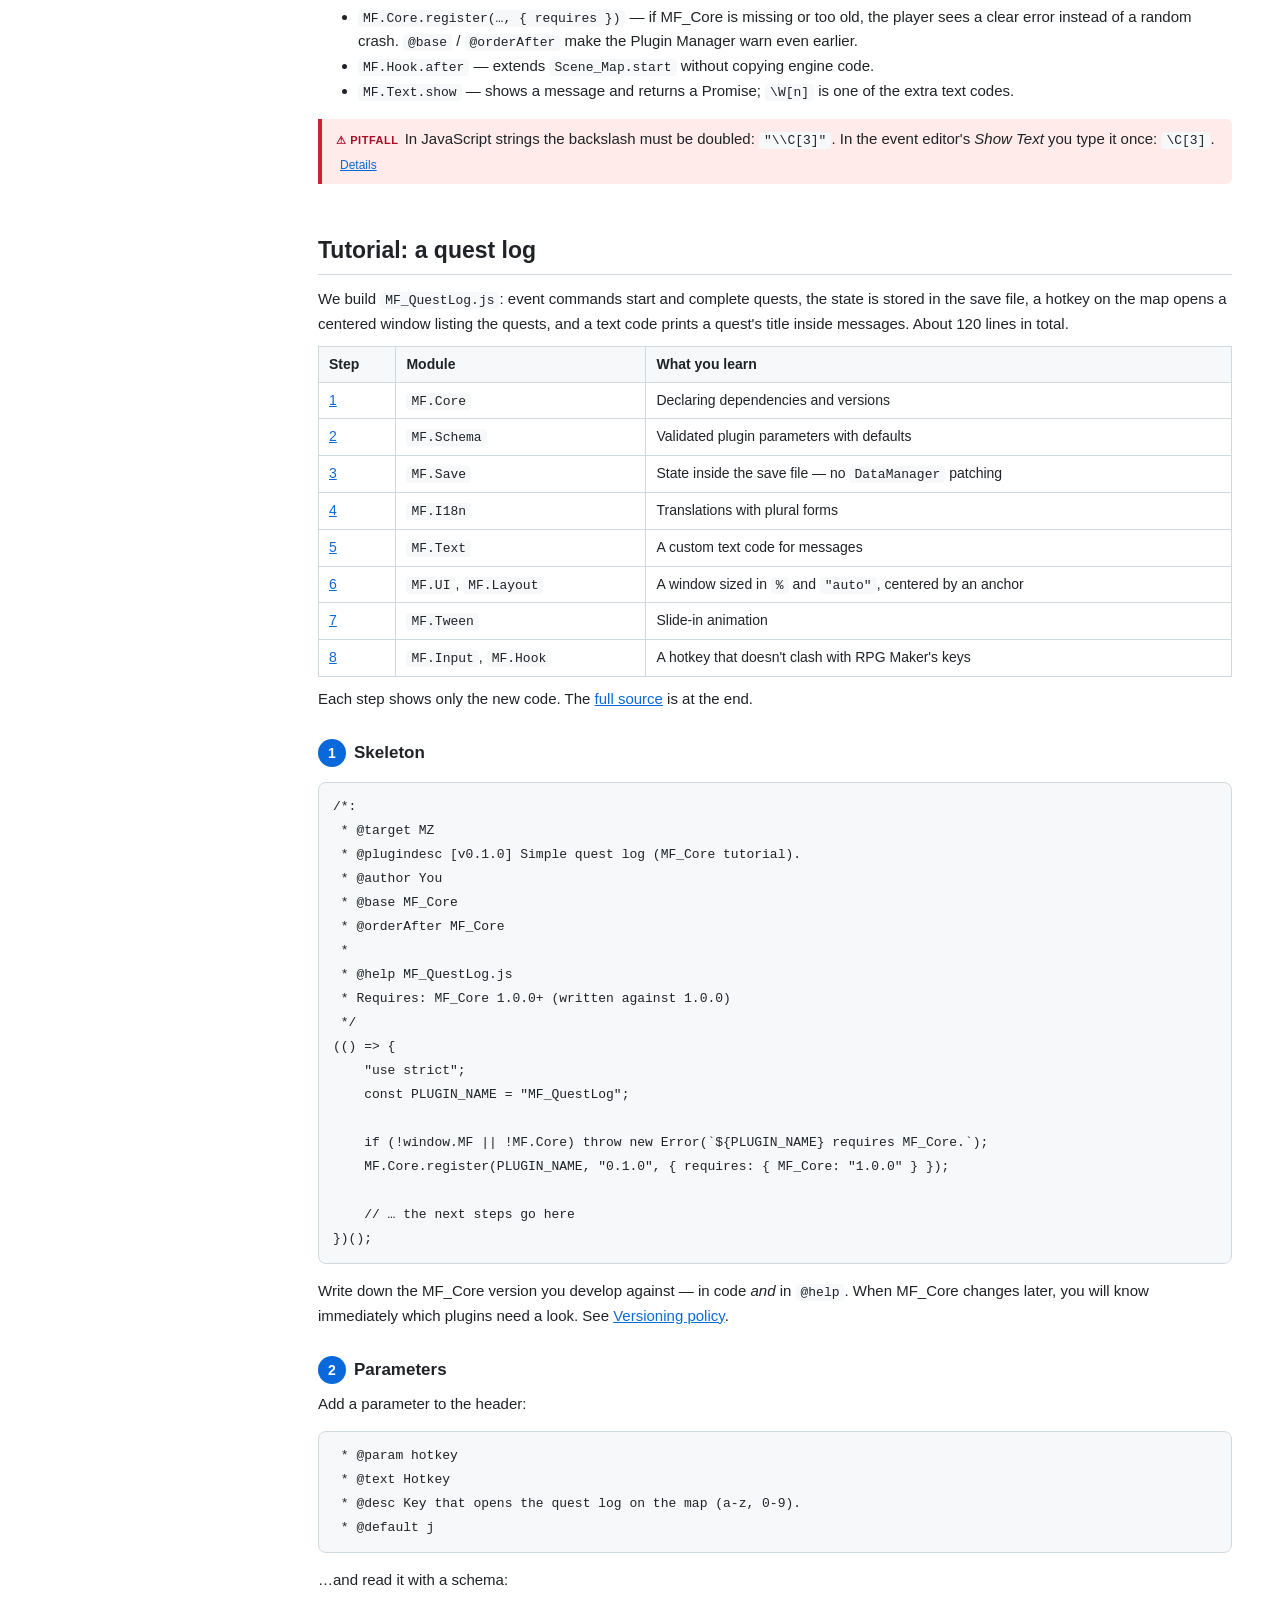
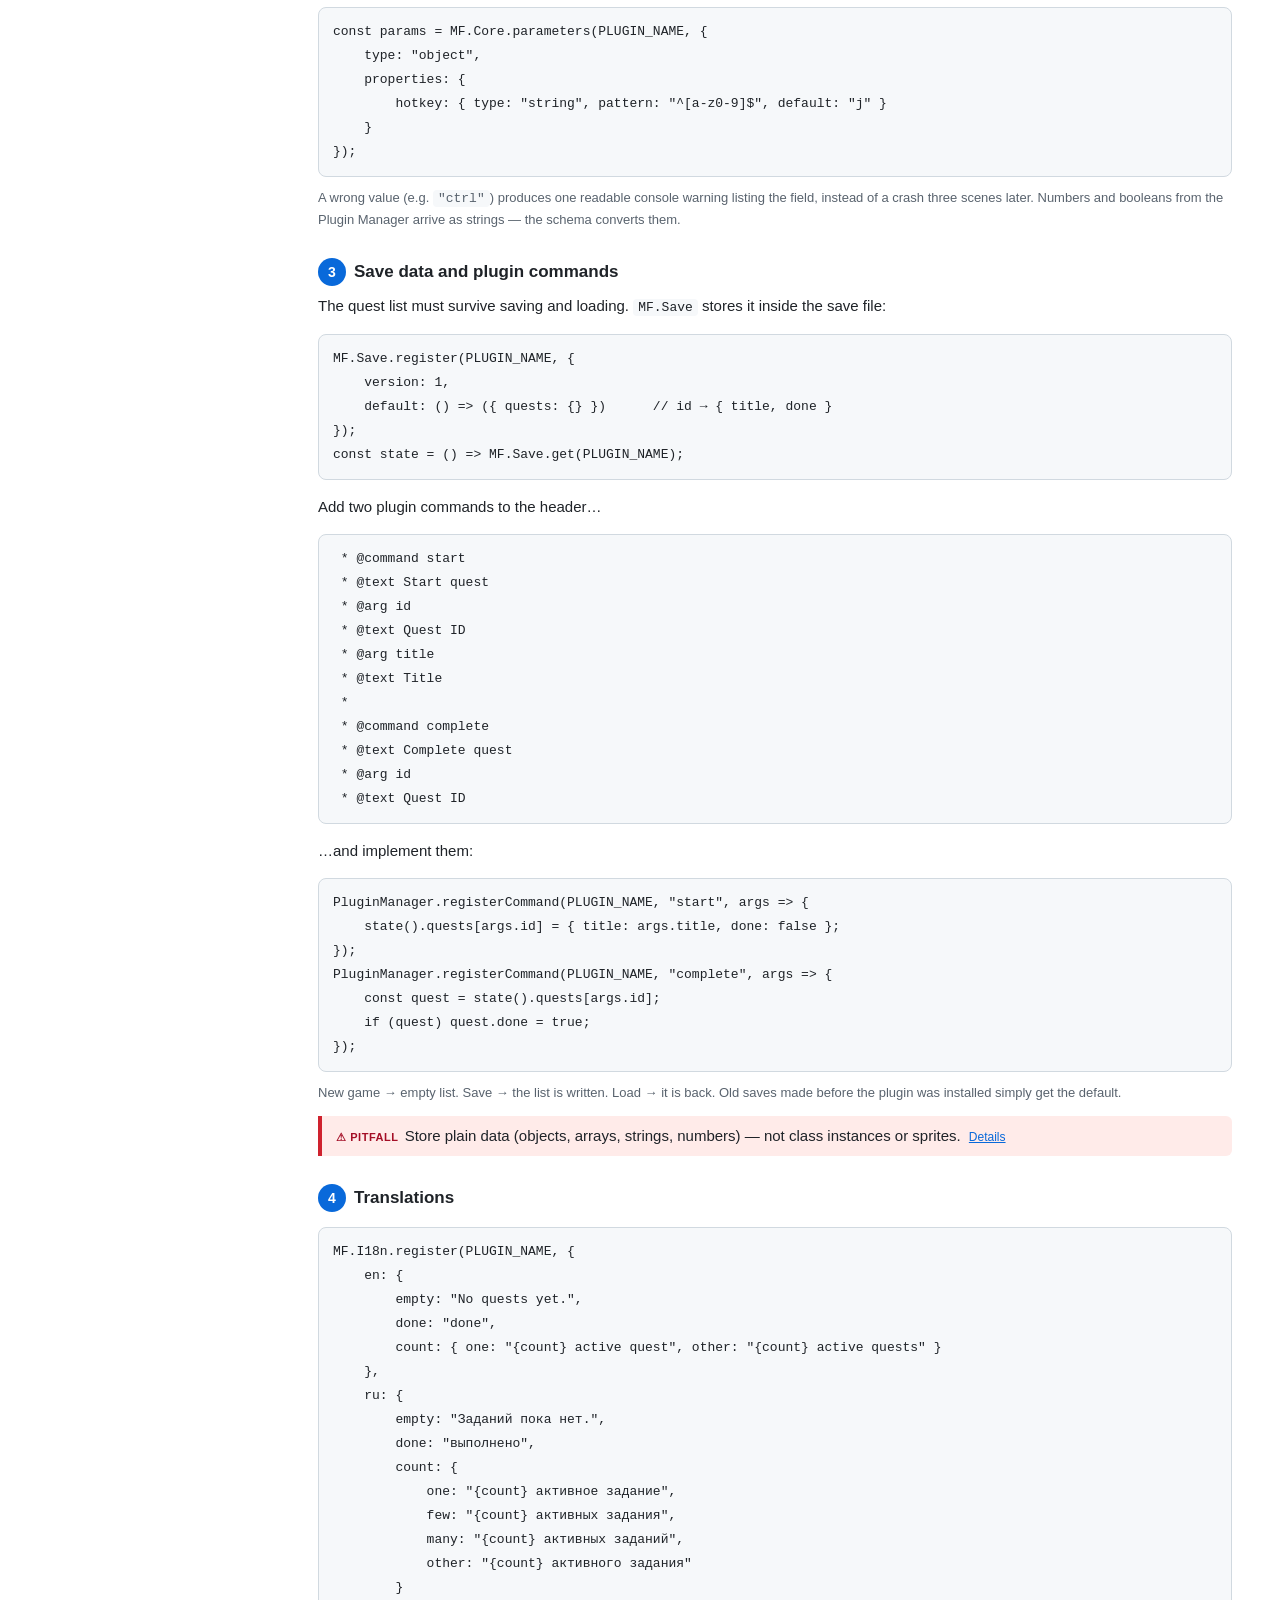
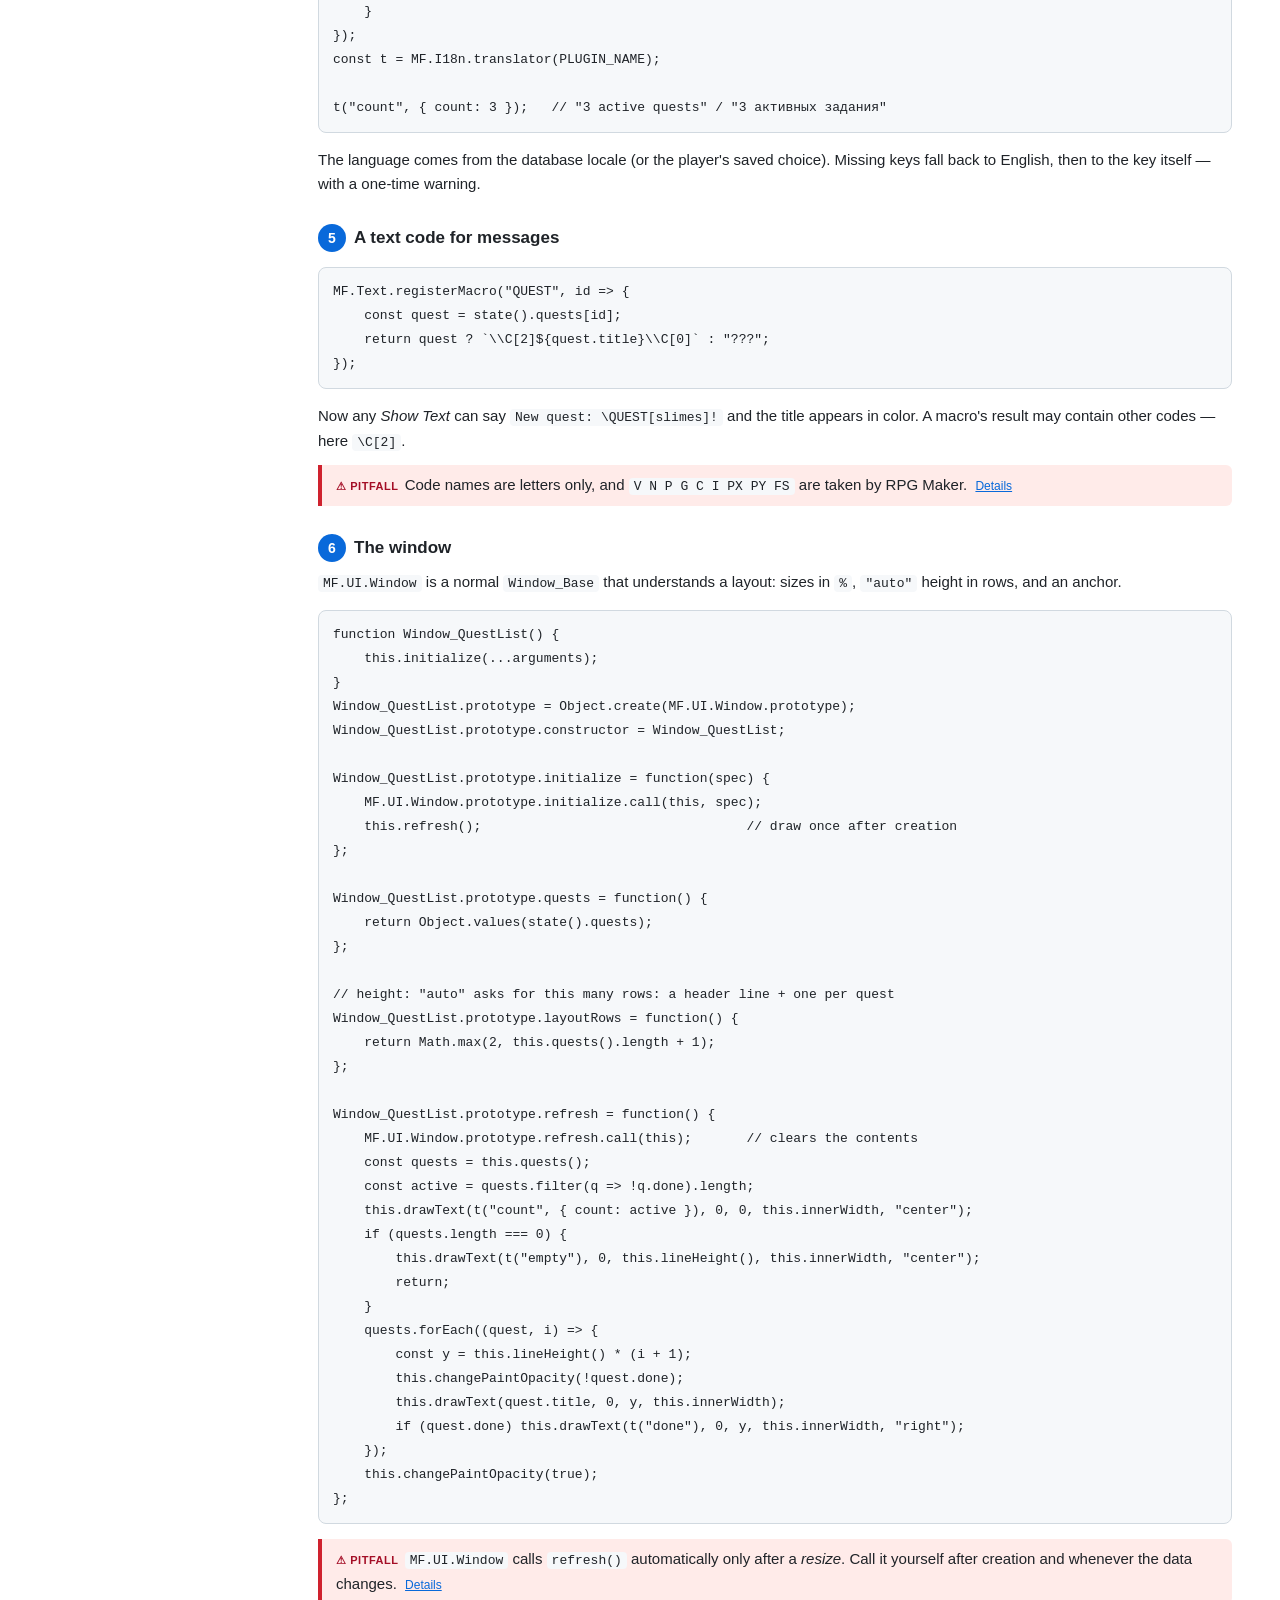
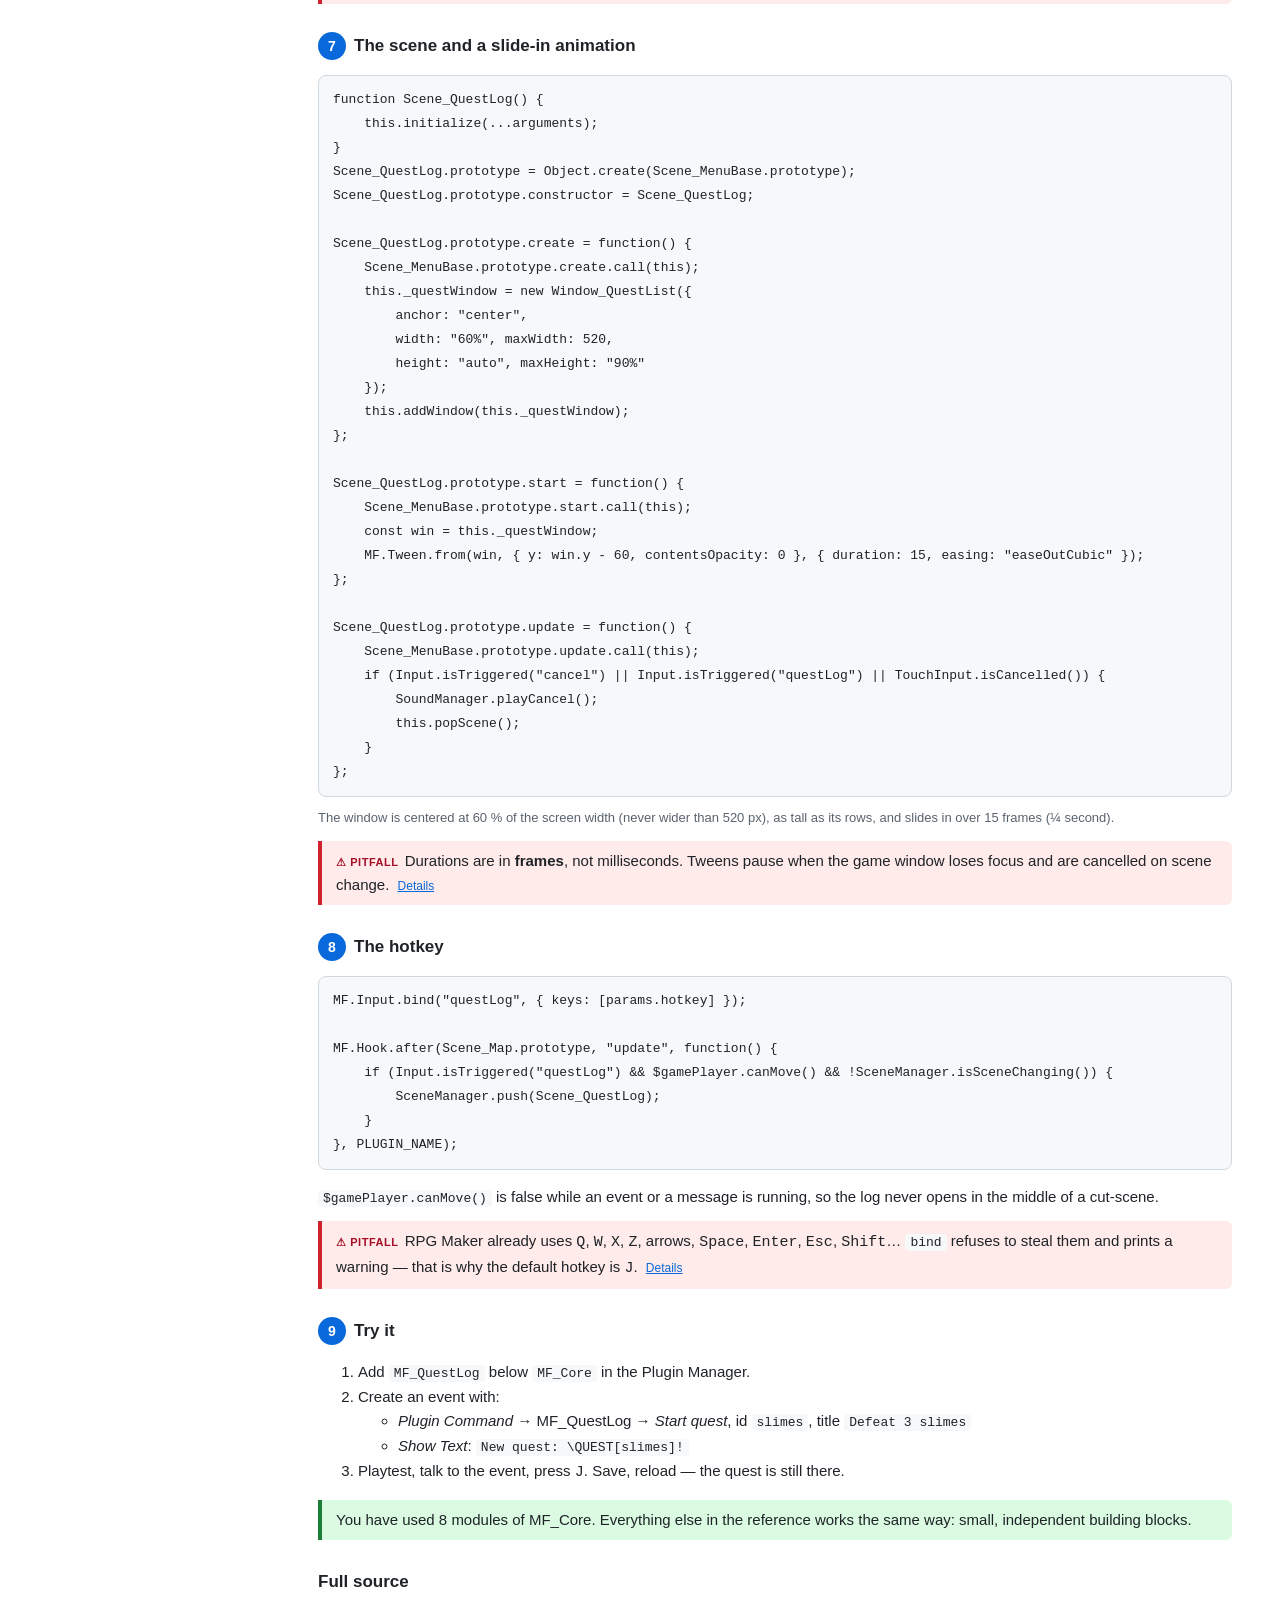
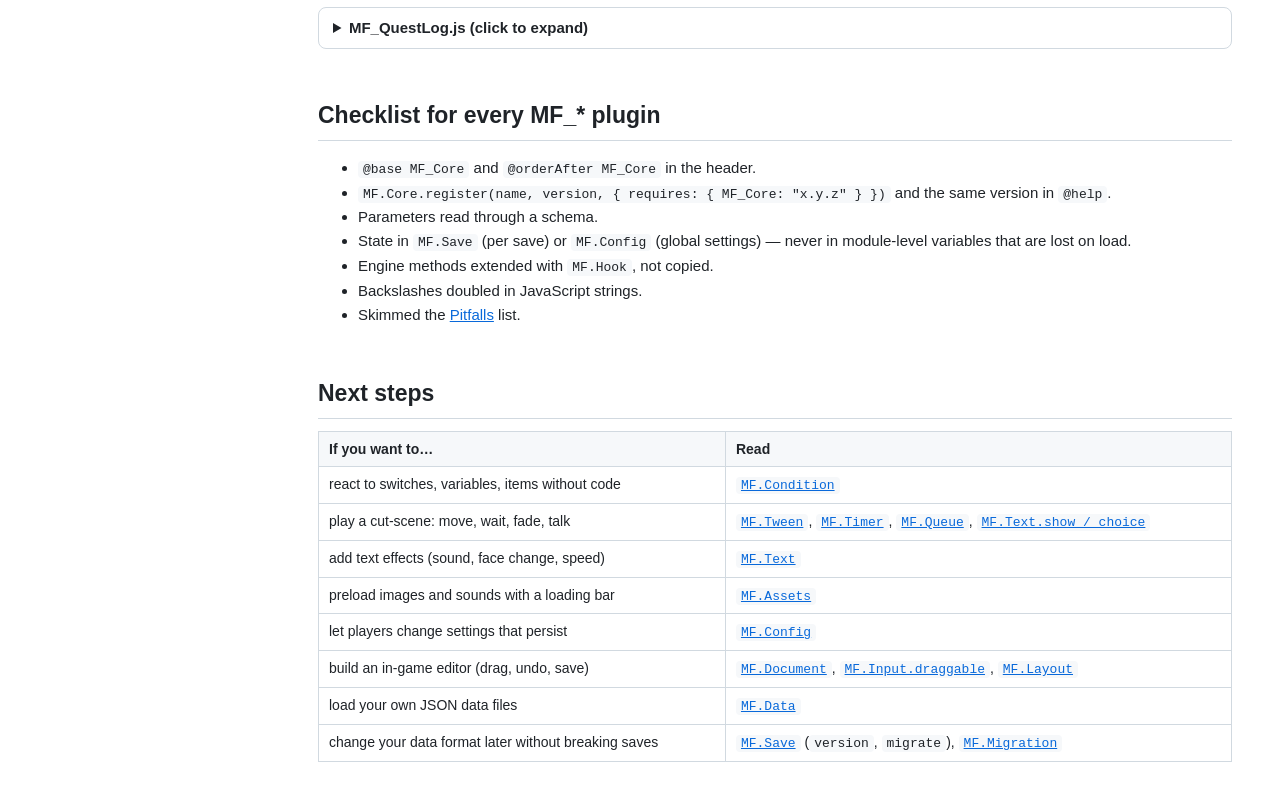
==== commit 0a7db567: "MF_Core 1.1.0: functions, comparisons and conditions in MF.Units expressions - Functions: min, max, " ====
--- a/docs/getting-started.html
+++ b/docs/getting-started.html
@@ -10,7 +10,7 @@
 
 <nav>
     <div class="title"><a href="index.html">MF_Core</a></div>
-    <div class="version">v1.0.0 · Getting Started</div>
+    <div class="version">v1.1.0 · Getting Started</div>
     <div class="search">
         <input id="filter" type="search" placeholder="Search this page…" aria-label="Search this page" autocomplete="off">
         <kbd>/</kbd>
@@ -65,7 +65,7 @@
 <h2 id="check"><span class="step">2</span>Check it works</h2>
 <p>Start a playtest and press <kbd>F8</kbd> to open the developer console. Type:</p>
 <pre><code>MF.Core.list()
-// → [{ name: "MF_Core", version: "1.0.0" }]
+// → [{ name: "MF_Core", version: "1.1.0" }]
 
 MF.Units.resolve("100%-240", Graphics.boxWidth)
 // → 576 (with the default 816 px screen)
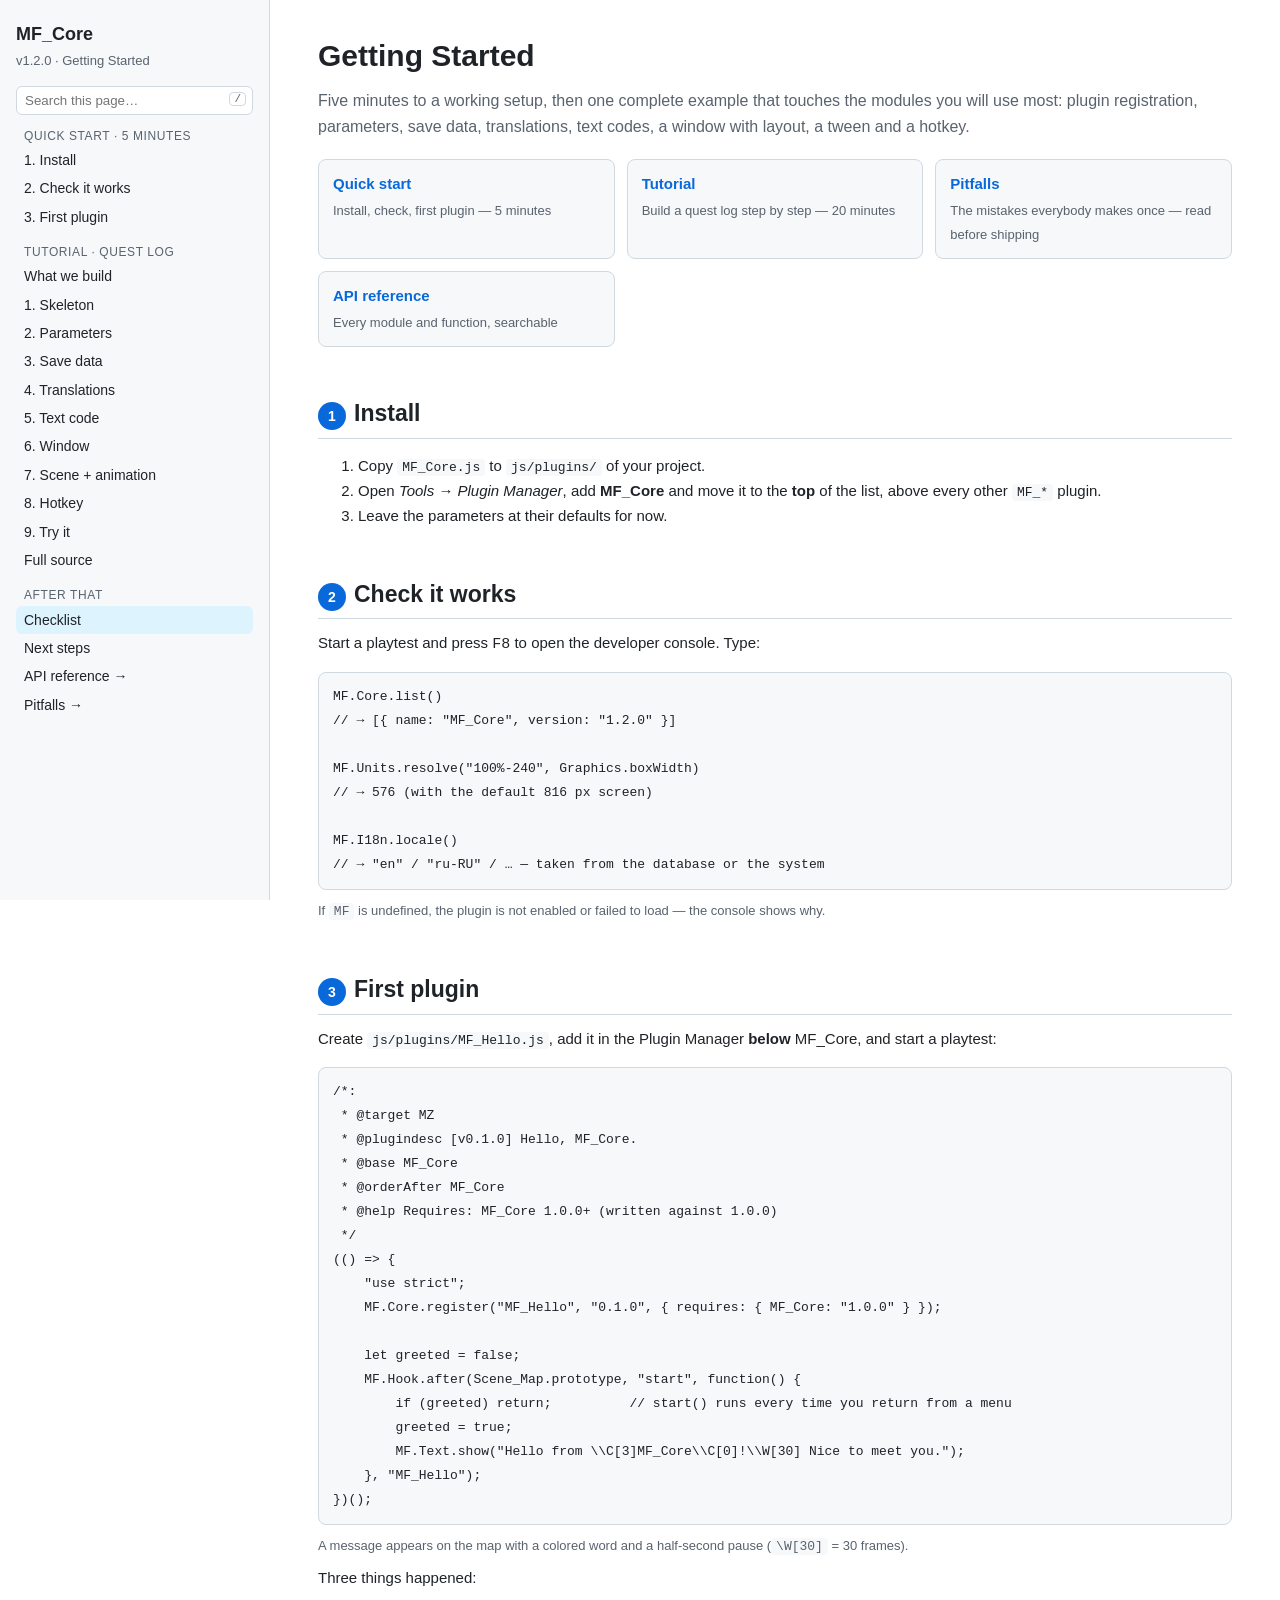
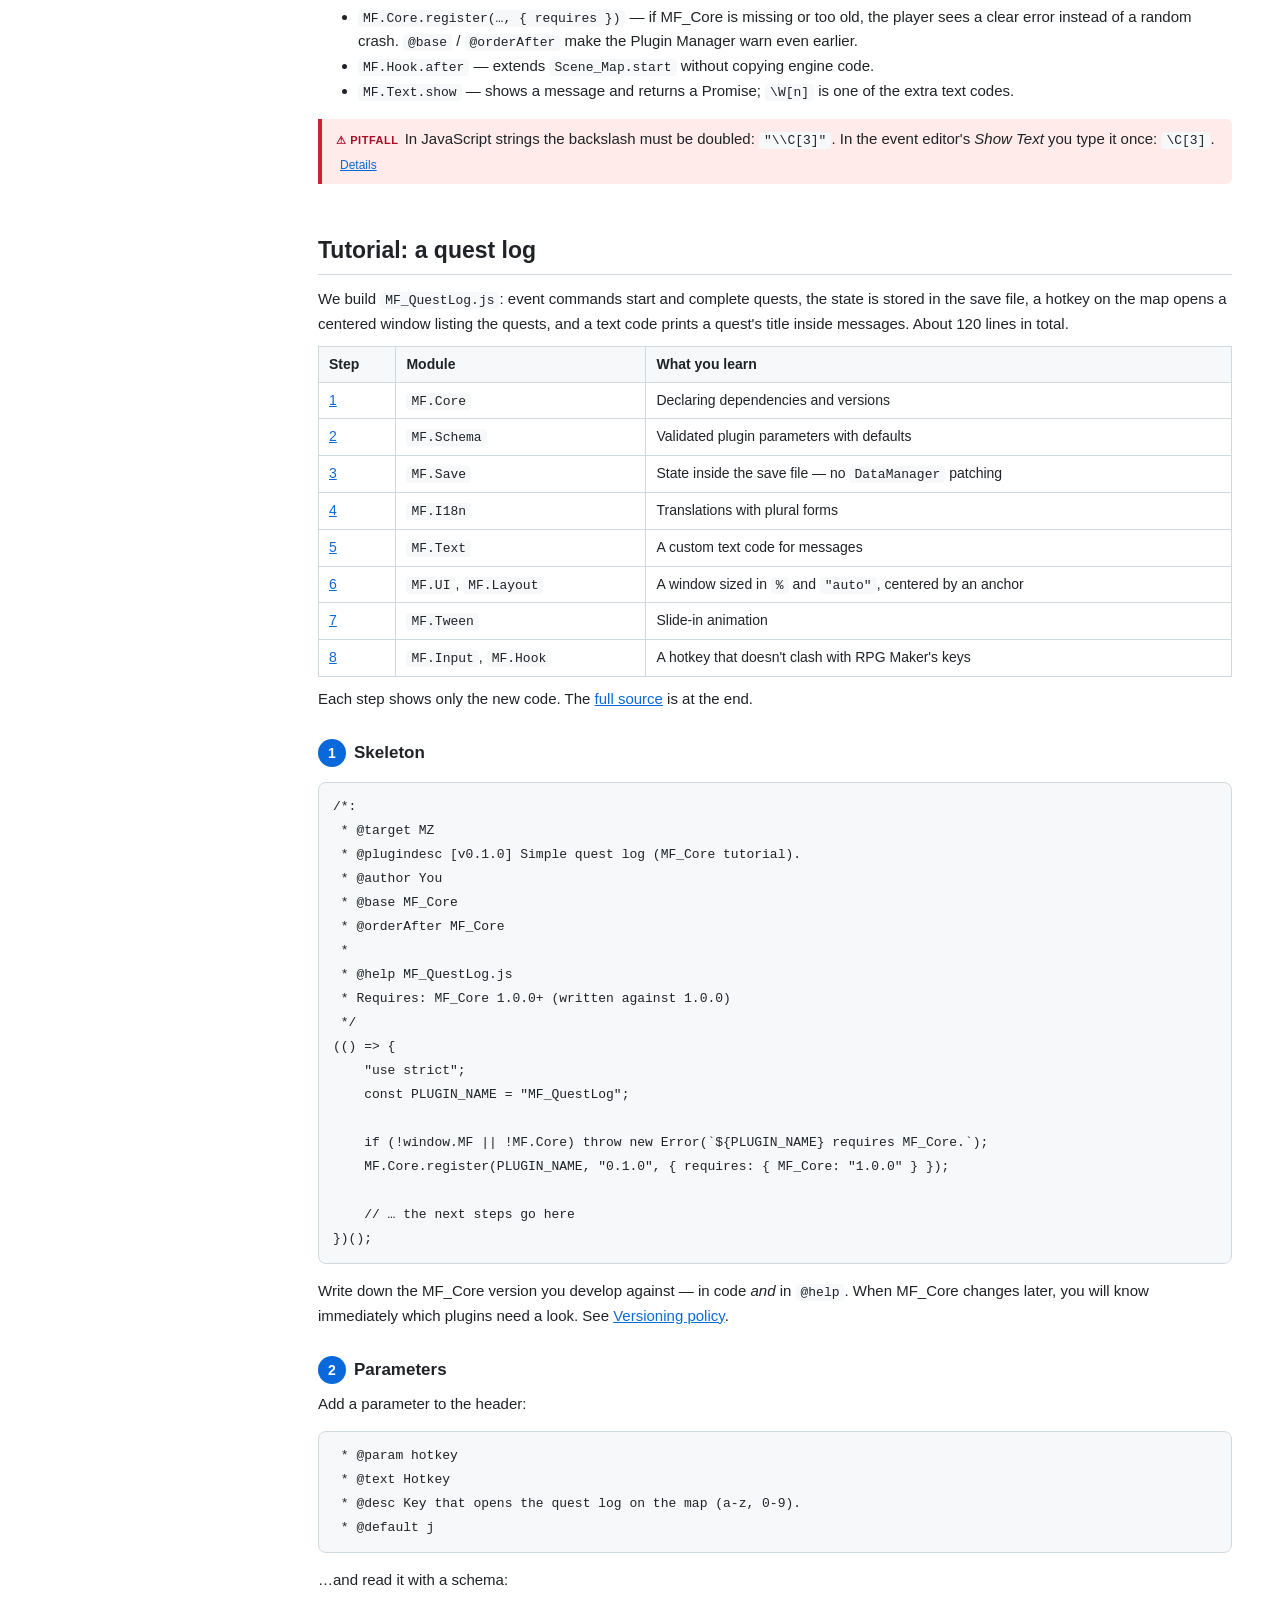
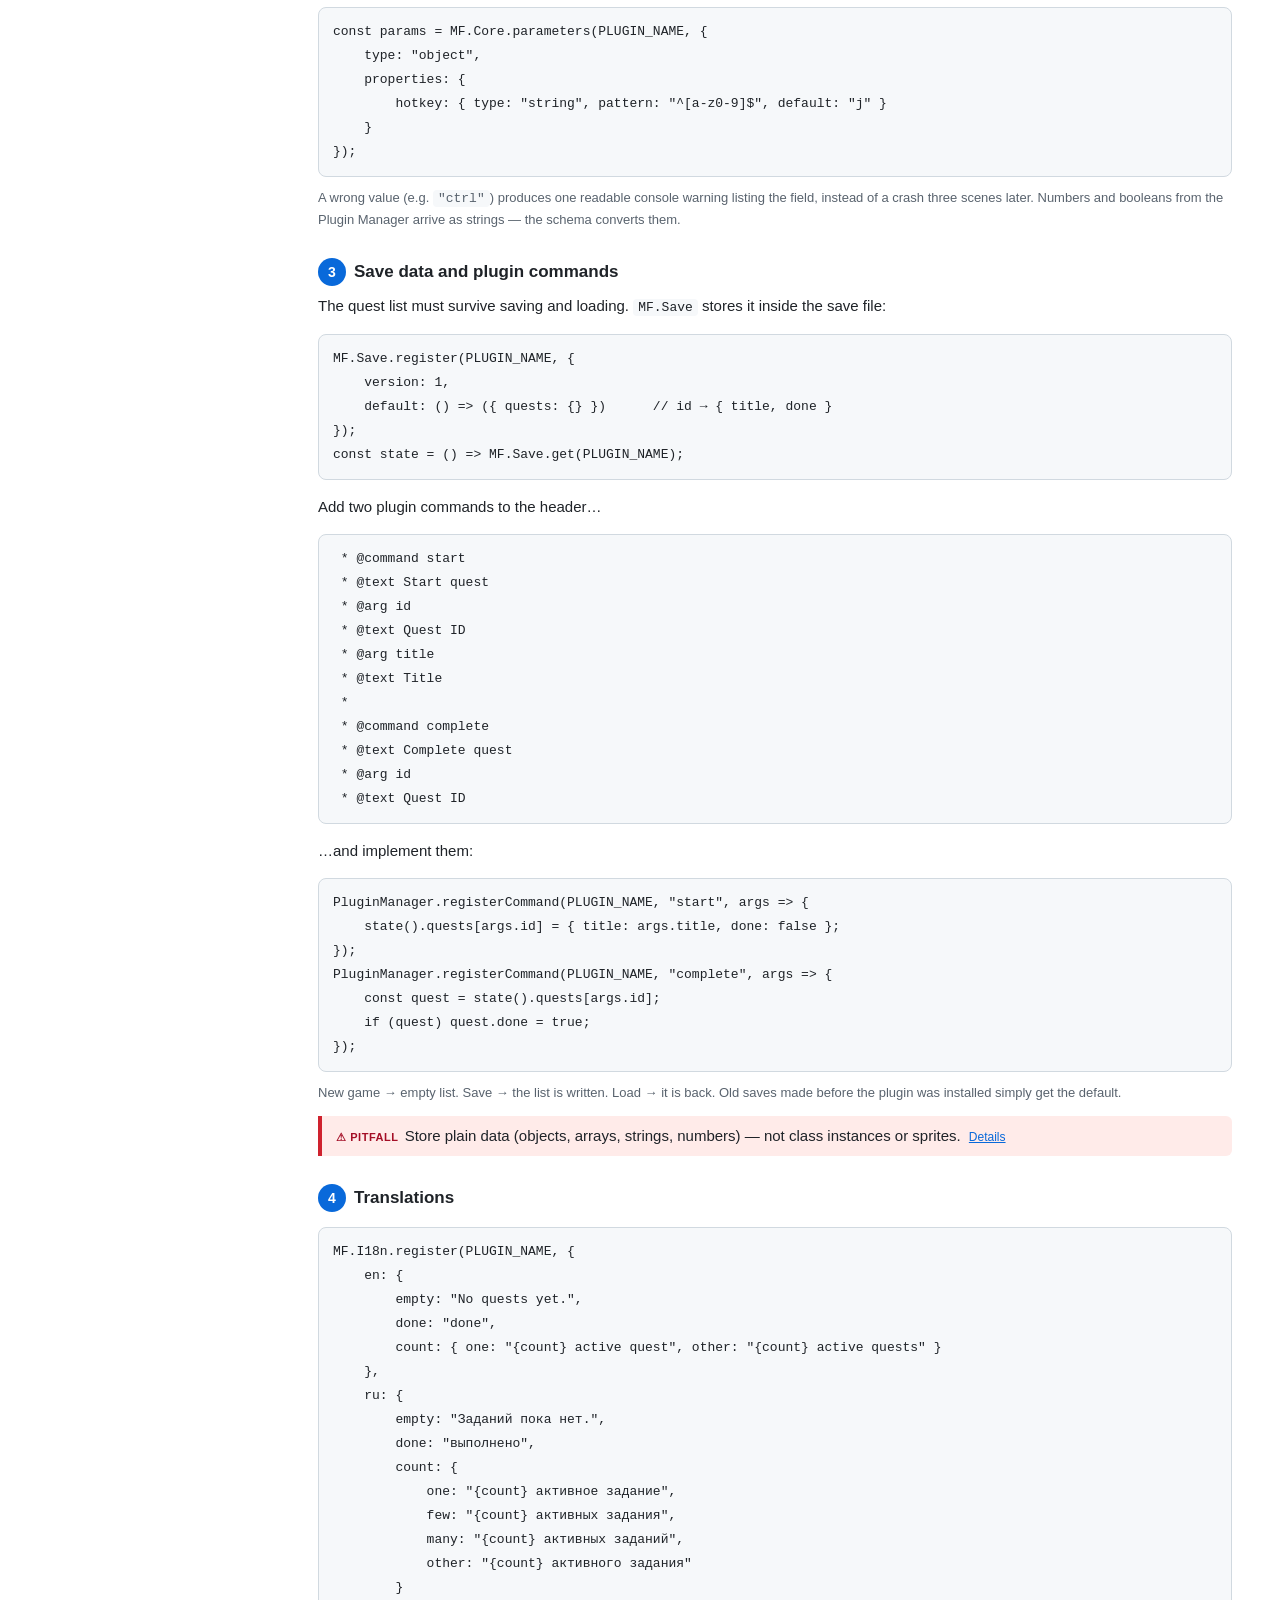
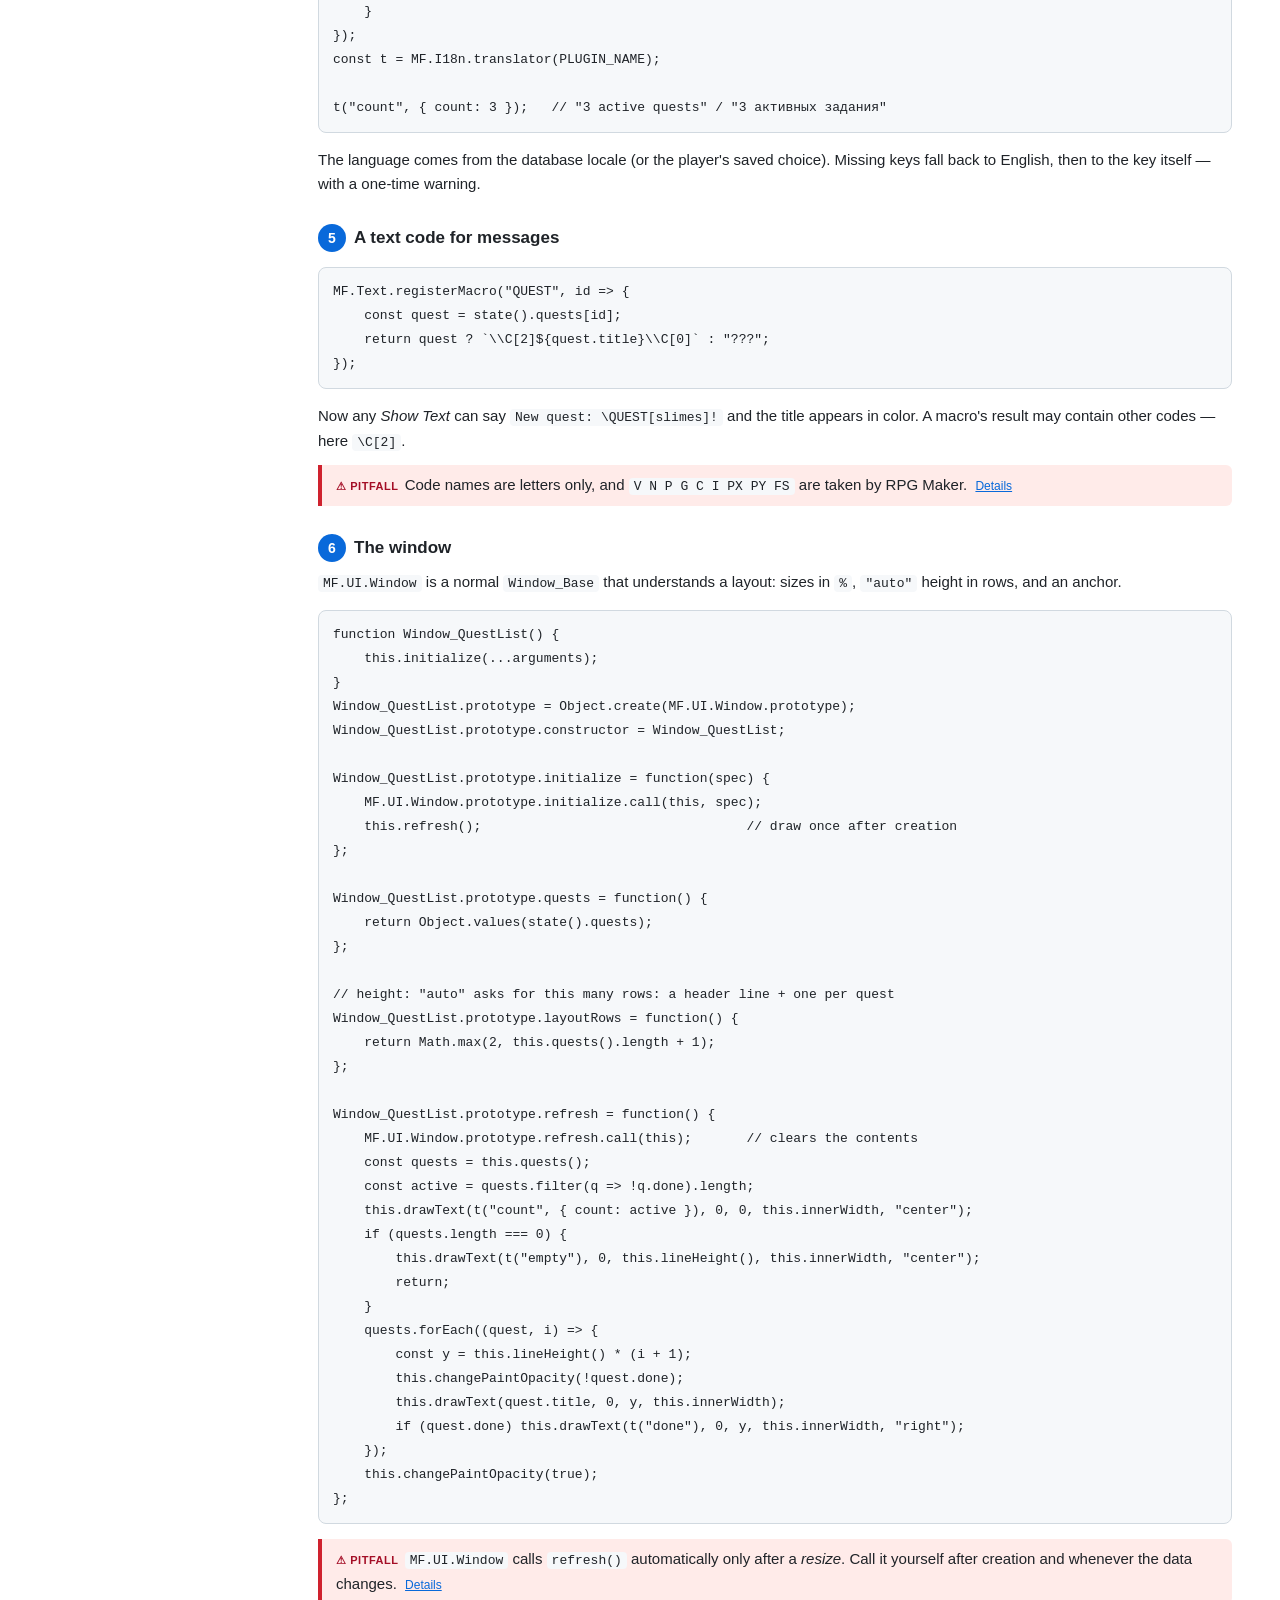
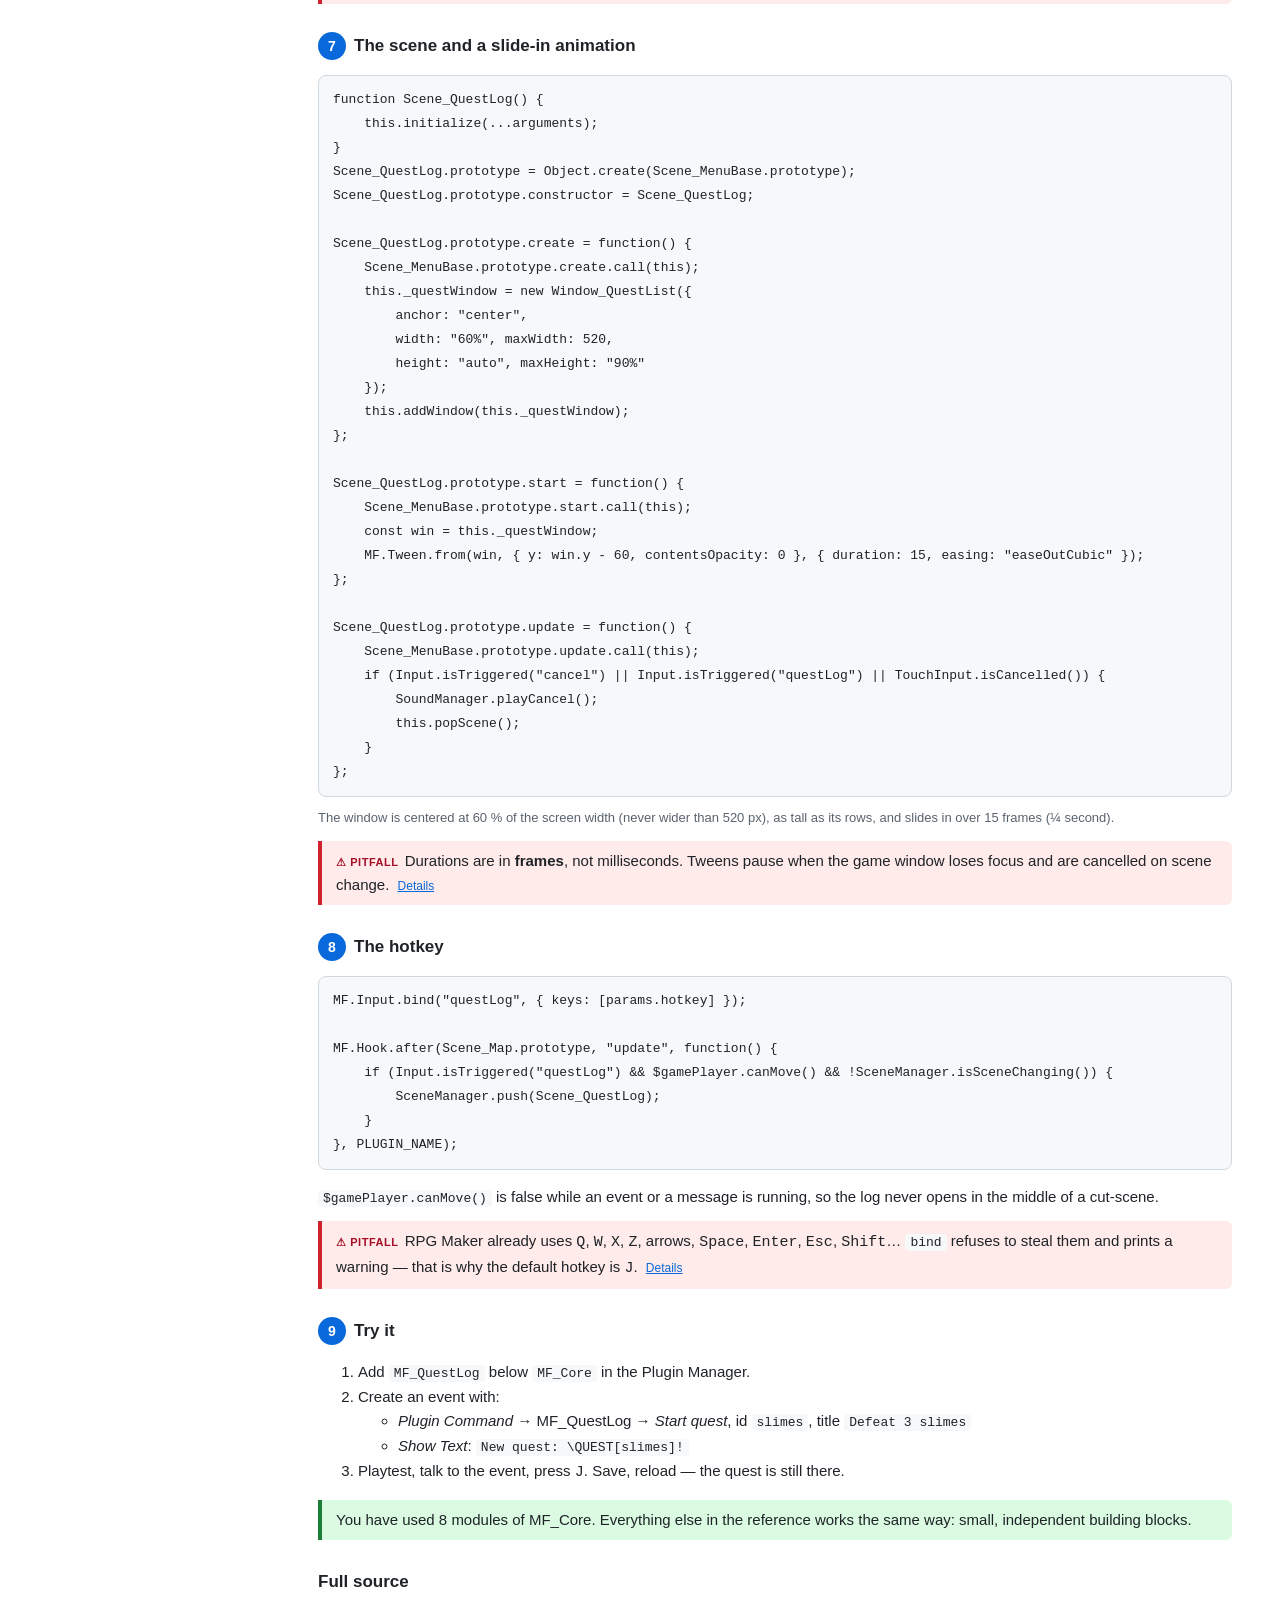
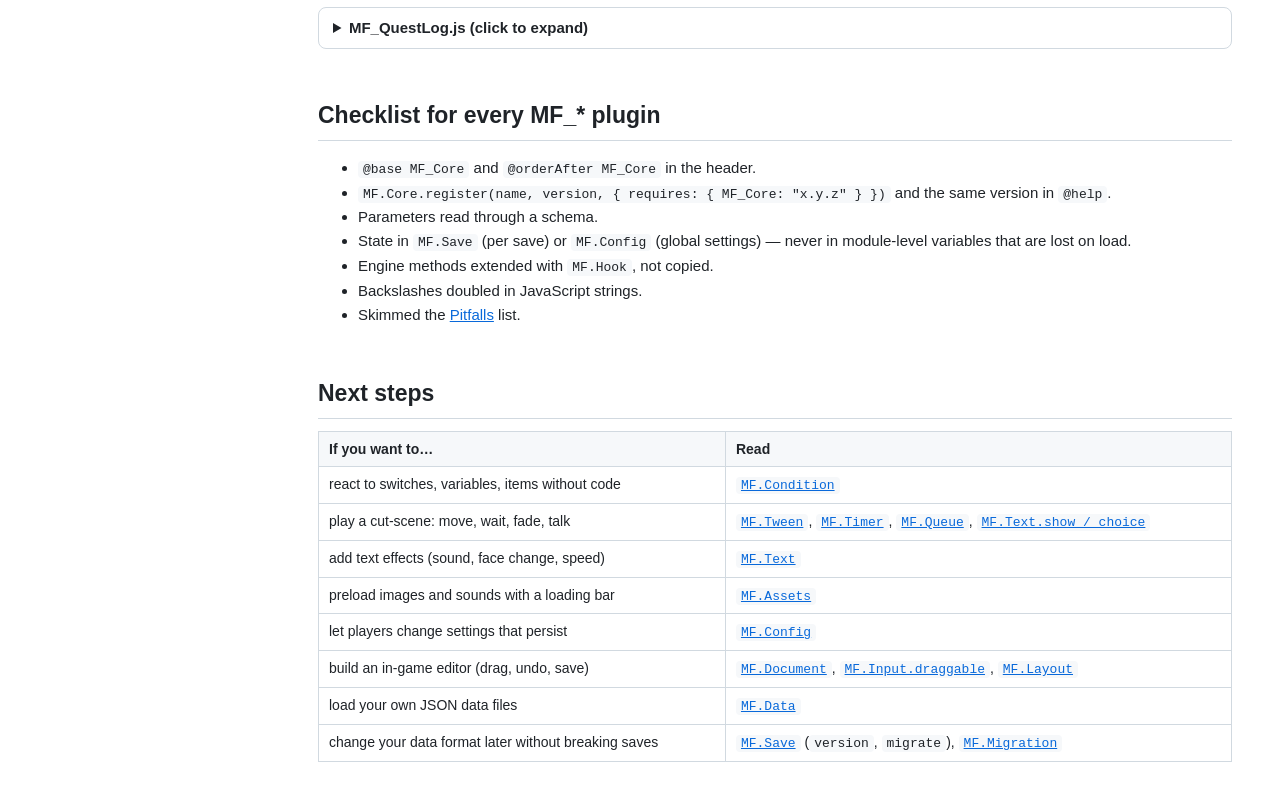
==== commit fc76fa26: "Docs for MF_Core 1.2.0: new modules, compatibility notes" ====
--- a/docs/getting-started.html
+++ b/docs/getting-started.html
@@ -10,7 +10,7 @@
 
 <nav>
     <div class="title"><a href="index.html">MF_Core</a></div>
-    <div class="version">v1.1.0 · Getting Started</div>
+    <div class="version">v1.2.0 · Getting Started</div>
     <div class="search">
         <input id="filter" type="search" placeholder="Search this page…" aria-label="Search this page" autocomplete="off">
         <kbd>/</kbd>
@@ -65,7 +65,7 @@
 <h2 id="check"><span class="step">2</span>Check it works</h2>
 <p>Start a playtest and press <kbd>F8</kbd> to open the developer console. Type:</p>
 <pre><code>MF.Core.list()
-// → [{ name: "MF_Core", version: "1.1.0" }]
+// → [{ name: "MF_Core", version: "1.2.0" }]
 
 MF.Units.resolve("100%-240", Graphics.boxWidth)
 // → 576 (with the default 816 px screen)
